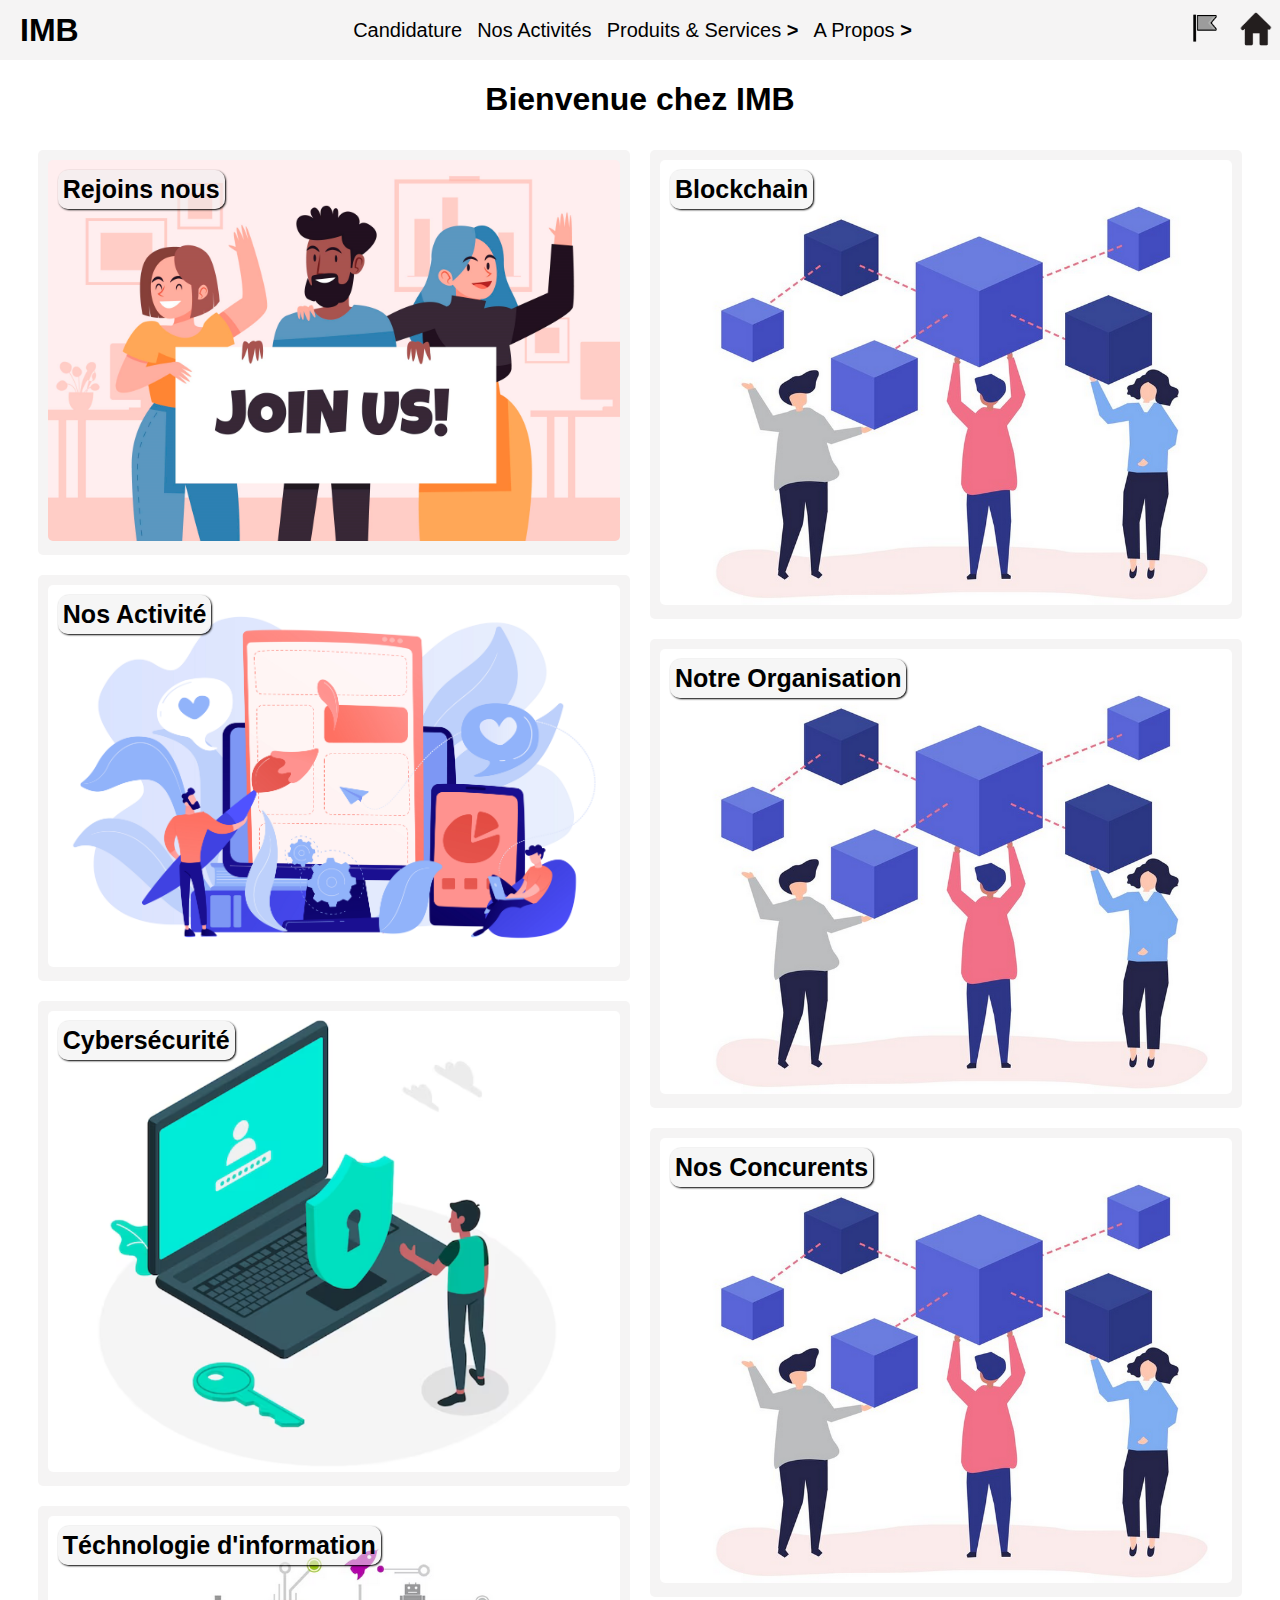
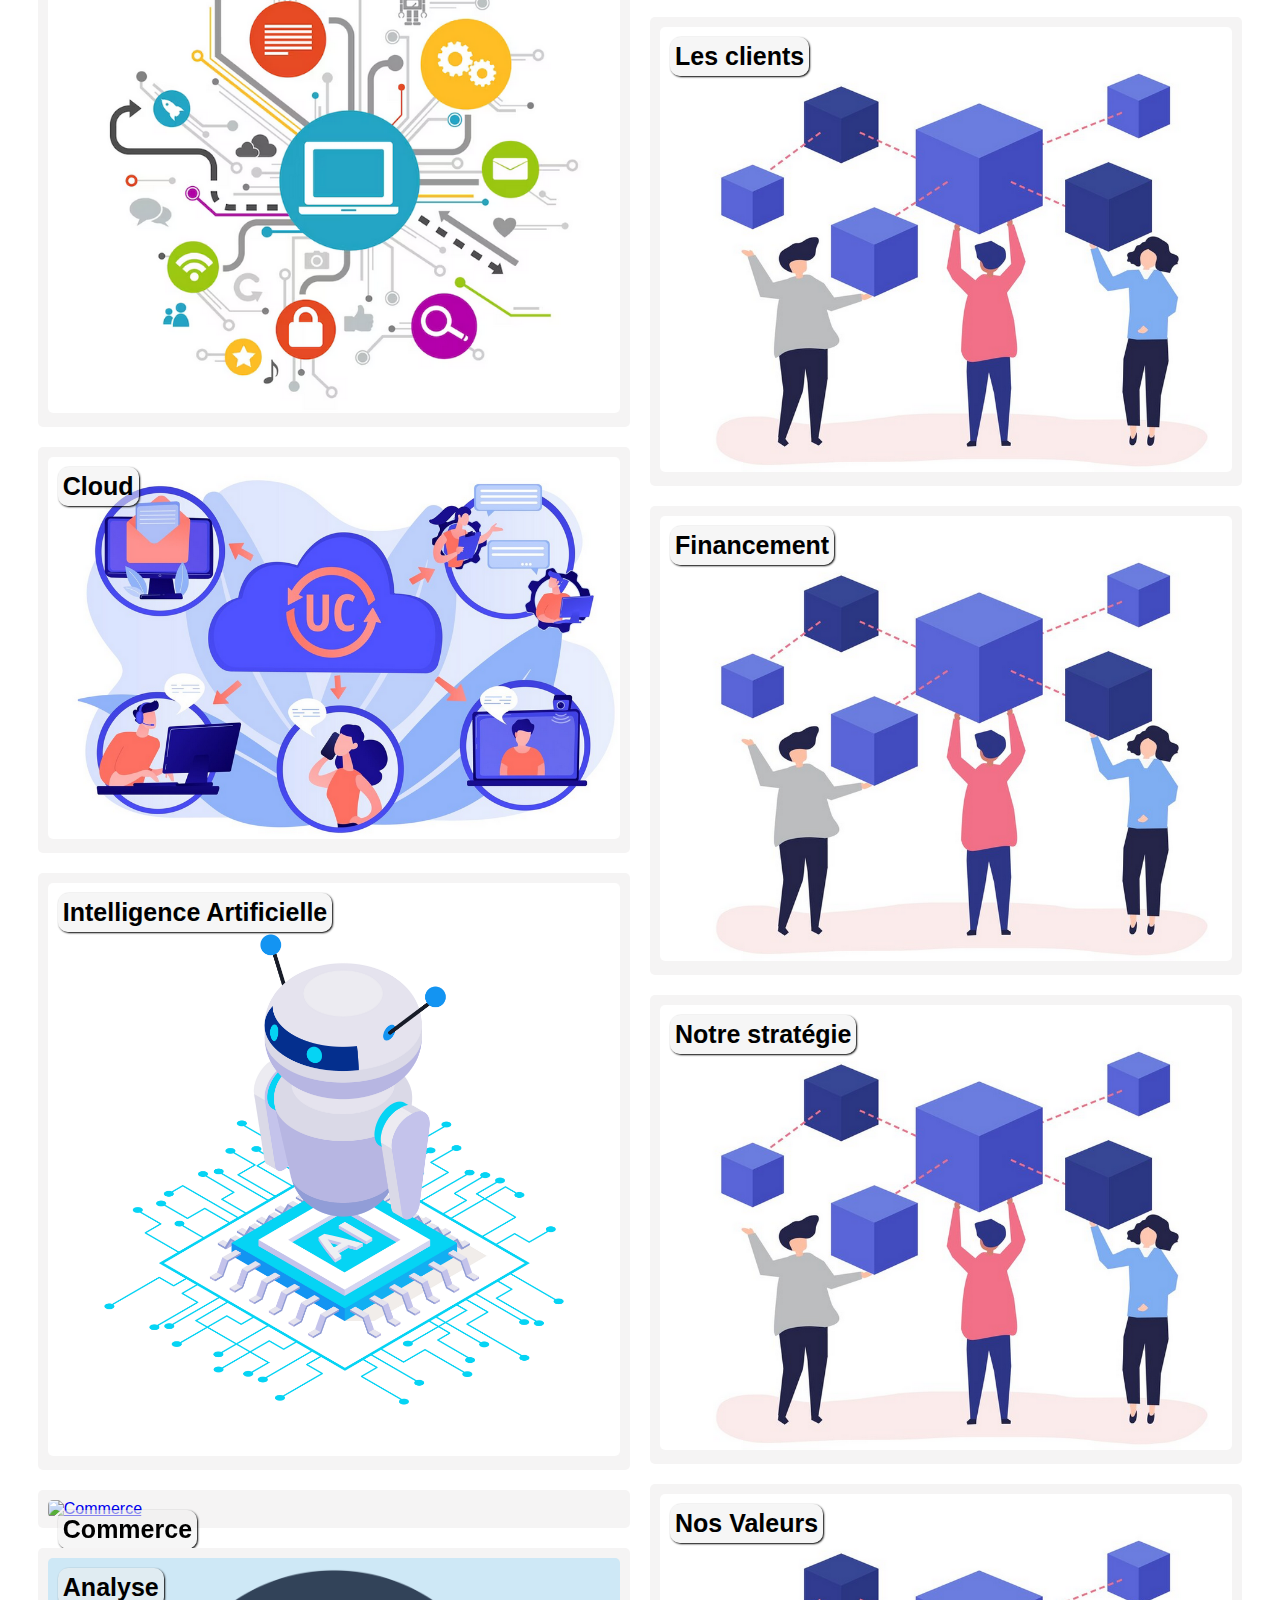
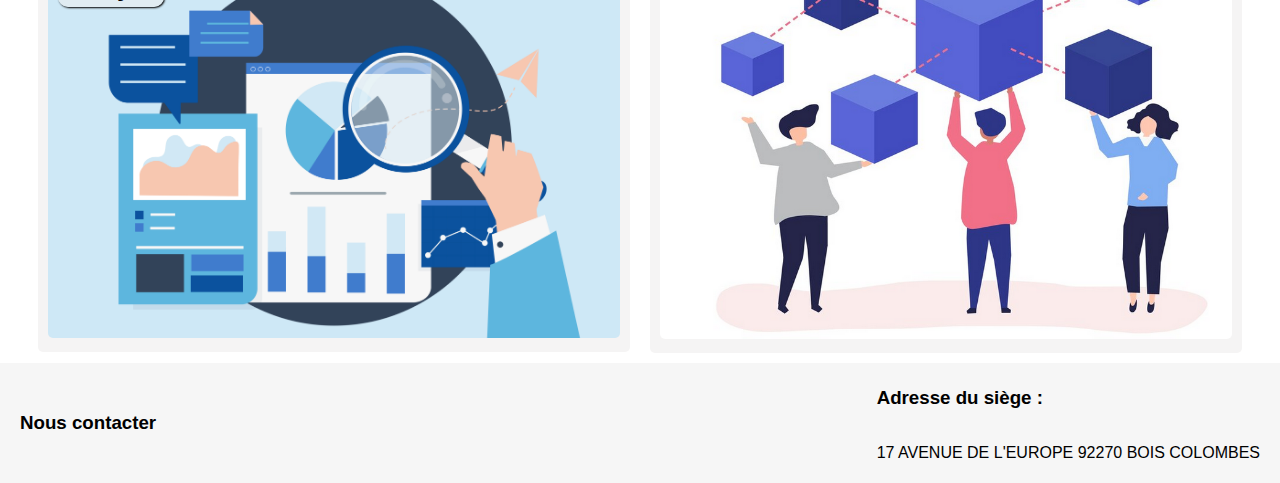
==== templates/index.html @ 13e24e21 "la on est bien" ====
<!DOCTYPE html>
<html lang="fr">
    <head>
        <title>IMB pour les 3èmes</title>
        <meta charset="utf-8">
        <link rel="stylesheet" href="../general_styles/hubPage.css">
        <link  type="image/webp" rel="icon" href="../Images/Hub/bee.webp">

    </head>
    <body>
        <header>
            <a href="" class="open-btn"><img src="../../Images/Navigation/open-btn.webp" alt="Open"></a> <!-- burger logo -->
            <!-- IMB is used here to respect the copyright -->
            <a href="index.html" class="imb_button"><h1>IMB</h1></a>
            <nav>
                <a href="" class="close-btn"><img src="../Images/Navigation/close-btn.webp" alt="Close"></a> <!-- burger close logo -->
                <ul>
                    <li class="underline"><a href="candidature.html">Candidature</a></li>
                    <li class="underline">
                        <a href="activity.html">Nos Activités</a>

                    </li>
                    <li>
                        <a href="produit.html">Produits & Services</a>
                        <span>></span>
                        <div class="deroulant">
                            <ul>
                                <li class="underline"><a href="produit.html#cloud">Cloud</a></li>
                                <li class="underline"><a href="produit.html#cybersecurite">Cybérsécurité</a></li>
                                <li class="underline"><a href="produit.html#analysedonnee">Analyse de Donnée</a></li>
                                <li class="underline"><a href="produit.html#ia">Inteligence Artificielle</a></li>
                                <li class="underline"><a href="produit.html#blockchain">BlockChain</a></li>
                                <li class="underline"><a href="produit.html#e-commerce">Commerce Eléctronique</a></li>
                                <li class="underline"><a href="produit.html#it">Infrastructure It</a></li>
                            </ul>
                        </div>
                    </li>
                    <li>
                        <a href="a_propos.html">A Propos</a>
                        <span>></span>
                        <div class="deroulant tropGrand">
                            <ul>
                                <li class="underline"><a href="a_propos.html#organisation">Organisation</a></li>
                                <li class="underline"><a href="a_propos.html#concurents">Concurents</a></li>
                                <li class="underline"><a href="a_propos.html#clients">Clients</a></li>
                                <li class="underline"><a href="a_propos.html#financement">Financement</a></li>
                                <li class="underline"><a href="a_propos.html#strategie">Stratégie</a></li>
                                <li class="underline"><a href="a_propos.html#valeurs">Nos Valeurs</a></li>
                            </ul>
                        </div>
                    </li>
                </ul>
                <script src="../scripts/burger.js"></script>
            </nav>
            <div class="n2">
                <img src="../Images/Navigation/flag.webp" alt="petit-drapeau">
                <div class="deroulant drapeau">
                    <ul>
                        <li class="underline open"><a href="index.html">Français</a></li>
                        <li class="underline"><a href="index.html">Anglais</a></li>
                        <li class="underline"><a href="index.html">Espagnol</a></li>
                    </ul>
                </div>
            </div>
            <a href="index.html" class="n1"><img src="../Images/Navigation/home.webp" alt="home" class="right"></a>
        </header>
        <h1 class="title">Bienvenue chez IMB</h1>
        <main>
            <section class="HubBox">
                <a href="./candidature.html"><img src="../Images/Hub/JoinUsHub.webp" alt="join_us" loading="lazy"></a>
                <h2>Rejoins nous</h2>
                <p>Rejoins nous en cliquant sur l'image, je suis sur que tu vas adorer !<a href="./candidature.html"><i class="fa-solid fa-arrow-right"></i></a></p>
            </section>
            <section class="HubBox">
                <a href="./activity.html"><img src="../Images/Activity/Nos_Activite.webp" alt="Activity" loading="lazy"></a>
                <h2>Nos Activité</h2>
                <p>Clique pour en apprendre d'avantage sur les activité de notre entreprise !<a href="./candidature.html"><i class="fa-solid fa-arrow-right"></i></a></p>
            </section>
            <section class="HubBox">
                <a href="./produit.html#cybersecurite"><img src="../Images/Activity/Cybersecurity_1.webp" alt="Cybérsécurité" loading="lazy"></a>
                <h2>Cybersécurité</h2>
                <p>Notre branche de cybersécurité est découpé en 3: Cyber Threat Management, Cyber Trust, Cyber Strategy and Risk. <br>
                    Si tu veux en savoir plus clique !<a href="./produit.html#cybersecurite"><i class="fa-solid fa-arrow-right"></i></a></p>
            </section>
            <section class="HubBox">
                <a href="./produit.html#it"><img src="../Images/Activity/iT.webp" alt="IT" loading="lazy"></a>
                <h2>Téchnologie d'information</h2>
                <p>Découvre en plus sur notre infrastructure de technologie d'information qui comporte plus de 318 applications<a href="./produit.html#it"><i class="fa-solid fa-arrow-right"></i></a></p>
            </section>
            <section class="HubBox">
                <a href="./produit.html#cloud"><img src="../Images/Activity/cloud_network.webp" alt=" Cloud" loading="lazy"></a>
                <h2>Cloud</h2>
                <p>Nos services de cloud est basé sur des piler indestructible si tu veux découvrir quel sont ces piler tu n'a qu'a cliquer ici !<a href="./produit.html#cloud"><i class="fa-solid fa-arrow-right"></i></a></p>
            </section>
            <section class="HubBox">
                <a href="./produit.html#ia"><img src="../Images/Activity/ibm-ia.webp" alt="IA" loading="lazy"></a>
                <h2>Intelligence Artificielle</h2>
                <p>La majorité de nos services sont basé ou améliorer grâce à de l'intelligence artificielle !<a href="./produit.html#ia"><i class="fa-solid fa-arrow-right"></i></a></p>
            </section>
            <section class="HubBox">
                <a href="./produit.html#e-commerce"><img src="../Images/Activity/e_Commerce.webp" alt="Commerce" loading="lazy"></a>
                <h2>Commerce</h2>
                <p>Nous possédons également un service axé sur le commerce numérique, si tu veux savoir en quoi elle conciste clique ici !<a href="./produit.html#e-commerce"><i class="fa-solid fa-arrow-right"></i></a></p>
            </section>
            <section class="HubBox">
                <a href="./produit.html#analysedonnee"><img src="../Images/Activity/data_anal.webp" alt="Analyse" loading="lazy"></a>
                <h2>Analyse</h2>
                <p>Nos service d'analyse nous sont très utile pour améliorer la productivité, clique pour voir !<a href="./produit.html#analysedonnee"><i class="fa-solid fa-arrow-right"></i></a></p>
            </section>
            <section class="HubBox">
                <a href="./produit.html#blockchain"><img src="../Images/Activity/blockchain.webp" alt="BlockChain" loading="lazy"></a>
                <h2>Blockchain</h2>
                <p>Nous proposer un service permettant une meilleurs réussite de votre entreprise sur le nouveau marché de la blockchain, clique pour decouvrir cette branche<a href="./produit.html#blockchain"><i class="fa-solid fa-arrow-right"></i></a></p>
            </section>

            <section class="HubBox">
                <a href="./a_propos.html#organisation"><img src="../Images/Activity/blockchain.webp" alt="BlockChain" loading="lazy"></a>
                <h2>Notre Organisation</h2>
                <p>Nous proposer un service permettant une meilleurs réussite de votre entreprise sur le nouveau marché de la blockchain, clique pour decouvrir cette branche<a href="./produit.html#blockchain"><i class="fa-solid fa-arrow-right"></i></a></p>
            </section>
            <section class="HubBox">
                <a href="./a_propos.html#concurents"><img src="../Images/Activity/blockchain.webp" alt="BlockChain" loading="lazy"></a>
                <h2>Nos Concurents</h2>
                <p>Nous proposer un service permettant une meilleurs réussite de votre entreprise sur le nouveau marché de la blockchain, clique pour decouvrir cette branche<a href="./produit.html#blockchain"><i class="fa-solid fa-arrow-right"></i></a></p>
            </section>
            <section class="HubBox">
                <a href="./a_propos.html#clients"><img src="../Images/Activity/blockchain.webp" alt="BlockChain" loading="lazy"></a>
                <h2>Les clients</h2>
                <p>Nous proposer un service permettant une meilleurs réussite de votre entreprise sur le nouveau marché de la blockchain, clique pour decouvrir cette branche<a href="./produit.html#blockchain"><i class="fa-solid fa-arrow-right"></i></a></p>
            </section>
            <section class="HubBox">
                <a href="./a_propos.html#Financement"><img src="../Images/Activity/blockchain.webp" alt="BlockChain" loading="lazy"></a>
                <h2>Financement</h2>
                <p>Nous proposer un service permettant une meilleurs réussite de votre entreprise sur le nouveau marché de la blockchain, clique pour decouvrir cette branche<a href="./produit.html#blockchain"><i class="fa-solid fa-arrow-right"></i></a></p>
            </section>
            <section class="HubBox">
                <a href="./a_propos.html#strategie"><img src="../Images/Activity/blockchain.webp" alt="BlockChain" loading="lazy"></a>
                <h2>Notre stratégie</h2>
                <p>Nous proposer un service permettant une meilleurs réussite de votre entreprise sur le nouveau marché de la blockchain, clique pour decouvrir cette branche<a href="./produit.html#blockchain"><i class="fa-solid fa-arrow-right"></i></a></p>
            </section>
            <section class="HubBox">
                <a href="./a_propos.html#Valeurs"><img src="../Images/Activity/blockchain.webp" alt="BlockChain" loading="lazy"></a>
                <h2>Nos Valeurs</h2>
                <p>Nous proposer un service permettant une meilleurs réussite de votre entreprise sur le nouveau marché de la blockchain, clique pour decouvrir cette branche<a href="./produit.html#blockchain"><i class="fa-solid fa-arrow-right"></i></a></p>
            </section>
        </main>
        <footer>
            <h3>Nous contacter</h3>
            <div>
                <h3>Adresse du siège :</h3>
                <p> 17 AVENUE DE L'EUROPE 92270 BOIS COLOMBES</p>
            </div>
        </footer>
        <script src="../scripts/spawn_page.js"></script>
    </body>
</html>
---- general_styles/hubPage.css ----
html, body {
  height: auto;
  min-height: 100vh;
}

body {
  margin: 0;
  font-family: Arial, serif;
  opacity: 0;
  transition: opacity 0.5s;
  background-color: white;
}

main {
  display: flex;
  flex-wrap: wrap;
  flex-direction: column;
  padding: 10px;
  max-height: 135vw;
  align-content: center;
  margin: auto;
  transition: 0.3s;
  box-sizing: border-box;
  gap: 20px;
  position: relative;
  z-index: 0;
}

section.HubBox {
  background-color: rgb(245, 244, 244);
  -webkit-backdrop-filter: blur(5px);
          backdrop-filter: blur(5px);
  padding: 10px;
  width: 31%;
  position: relative;
  box-sizing: border-box;
  border-radius: 5px;
}
section.HubBox img {
  /*make the image take all the box*/
  width: 100%;
  border-radius: 5px;
  transition: 0.3s;
}
section.HubBox img:hover {
  filter: brightness(0.8);
  transform: scale(101%);
}
section.HubBox h2 {
  position: absolute;
  background-color: rgba(238, 238, 238, 0.55);
  box-shadow: 1px 1px 2px;
  border-radius: 10px;
  padding: 5px;
  top: 20px;
  left: 20px;
  font-size: 25px;
  margin: 0;
  font-weight: bold;
}
section.HubBox p {
  position: absolute;
  bottom: 0;
  left: 0;
  margin: 0;
  width: 100%;
  box-sizing: border-box;
  min-height: 60px;
  padding: 12px;
  -webkit-backdrop-filter: blur(5px);
          backdrop-filter: blur(5px);
  background-color: rgba(238, 238, 238, 0.55);
  transform: scaleY(0);
  transition: 0.3s;
  transform-origin: bottom;
}
section.HubBox p i {
  color: #0F62FE;
  position: absolute;
  bottom: 7px;
  right: 10px;
  transition: 0.2s;
}
section.HubBox p i:hover {
  transform: scale(130%);
}
section.HubBox:hover p {
  transform: scaleY(100%);
}

@media screen and (max-width: 650px) {
  main {
    max-height: none;
  }
  section.HubBox {
    width: 95%;
  }
}
@media screen and (max-width: 1300px) and (min-width: 650px) {
  /*2 columns when the screen is medium*/
  main {
    max-height: 300vw;
  }
  section.HubBox {
    width: 47%;
  }
}
header {
  background-color: rgb(245, 244, 244);
  height: auto;
  width: 100%;
  box-sizing: border-box;
  padding: 5px 20px;
  display: flex;
  align-items: center;
  position: sticky;
  top: 0;
  left: 0;
  z-index: 1000;
  /*obliger de definir le li dans le header pour le drapeau cela evite les repetitions entre nav et header*/
}
header a {
  text-decoration: none;
  color: black;
}
header img, header > a {
  /*make the icon little and adjust to the header size*/
  width: 50px;
  height: 50px;
  transition: 0.3s;
}
header img:hover, header > a:hover {
  /*upScale it when over*/
  transform: scale(105%);
}
header .imb_button {
  text-decoration: none;
  color: black;
  margin: 0;
  display: flex;
  align-items: center;
}
header li {
  text-align: center;
  transition: 0.3s;
  cursor: pointer;
  position: relative;
  height: auto;
}
header div.deroulant {
  transform: scaleY(0);
  background: rgba(237, 237, 237, 0.7);
  -webkit-backdrop-filter: blur(10px);
          backdrop-filter: blur(10px);
  border: 2px solid black;
  border-radius: 5px;
  width: -moz-fit-content;
  width: fit-content;
  transform-origin: top;
  transition: 0.2s;
  position: absolute;
  top: 101%;
  left: 0;
  z-index: 1000;
}
header div.deroulant.tropGrand {
  left: -20px;
}
header div.deroulant.drapeau {
  left: -30px;
}
header div.deroulant li {
  margin: 10px 0 10px 0;
}
header div.deroulant ul {
  font-size: 20px;
  padding: 0;
  width: -moz-fit-content;
  width: fit-content;
  display: block;
  list-style: none;
  margin: 10px 5px 10px 5px;
}
header div.deroulant:hover {
  transform: scaleY(100%);
}
header .n1 {
  position: absolute;
  right: 0px;
}
header .n2 {
  position: absolute;
  right: 50px;
  cursor: pointer;
  width: 50px;
}
header .n2:hover div.deroulant {
  transform: scaleY(100%);
}

.title {
  text-align: center;
}

.open-btn, .close-btn {
  /*disable burger menu icon when the screen is wide*/
  display: none;
}

@media screen and (max-width: 650px) {
  /*make the burger nav when the screen is small*/
  header h1 {
    /*make the title not attach to the burger icon*/
    margin-left: 20px;
  }
  .open-btn, .close-btn {
    /*make the burger button visible*/
    display: block;
    float: left;
    margin: auto 0;
  }
  .close-btn {
    margin: 5px 20px;
  }
}
footer {
  background-color: rgba(238, 238, 238, 0.55);
  height: auto;
  padding: 5px 20px;
  display: flex;
  flex-direction: row;
  justify-content: space-between;
  align-items: center;
}
footer div {
  display: flex;
  flex-direction: column;
}

nav {
  /*nav for large screen*/
  /*center the nav*/
  margin: auto auto;
  padding: 0 100px 0 35px;
}
nav ul {
  list-style-type: none;
  padding: 0;
  /*make the link list look like somethings*/
  font-size: 20px;
  /*adjust with the width of the screen*/
  display: flex;
  flex-wrap: wrap;
  gap: 15px;
  margin: 0;
  justify-content: center;
}
nav li span {
  display: inline-block;
  font-weight: bold;
  transition: 0.2s;
}
nav li:hover div.deroulant {
  transform: scaleY(100%);
}
nav li:hover span {
  transform: rotate(90deg);
}

@media screen and (max-width: 650px) {
  nav {
    /*attach the nav on the total screen*/
    position: fixed;
    top: 0;
    left: 0;
    width: 100%;
    height: 100%;
    /*transition from the side of the screen*/
    transform: scaleX(0);
    opacity: 0;
    transition: 0.3s;
    transform-origin: left;
    background-color: rgb(224, 224, 224);
    z-index: 1000;
    padding: 0;
  }
  nav.open {
    opacity: 1;
    transform: scaleX(100%);
  }
  nav ul {
    /*make the link list adjust for the burger*/
    gap: 25px;
    font-size: 5vw;
    padding: 60px 0;
    width: auto;
    display: block;
  }
  nav ul li {
    margin: 15px 0 15px 0;
  }
  nav ul li div.deroulant {
    height: auto;
    transition: 0.2s;
    width: 90%;
    left: 5%;
    top: 101%;
    transform: scaleY(0);
    transform-origin: top;
    border-radius: 0;
    border: none;
    border-top: 3px #0F62FE solid;
    display: flex;
    justify-content: center;
  }
  nav ul li div.deroulant.tropGrand {
    left: 5%;
  }
  nav ul li:hover div {
    transform: scaleY(100%);
    transition: 0.2s;
  }
}
::-webkit-scrollbar {
  width: 8px;
}

::-webkit-scrollbar-track {
  background: rgb(34, 34, 34);
}

::-webkit-scrollbar-thumb {
  border-radius: 10px;
  background-color: rgba(123, 123, 123, 0.4);
}
::-webkit-scrollbar-thumb:hover {
  background: rgba(255, 255, 255, 0.3);
}
::-webkit-scrollbar-thumb:active {
  background: rgba(255, 255, 255, 0.5);
}

.underline::after {
  content: "";
  position: absolute;
  top: 101%;
  left: 5%;
  width: 90%;
  height: 2px;
  background-color: #0F62FE;
  opacity: 1;
  transform: scaleX(0);
  transform-origin: center;
  transition: 0.2s;
}
.underline.open::after {
  transform: scaleX(100%);
}
.underline:hover::after {
  transform: scaleX(100%);
}/*# sourceMappingURL=hubPage.css.map */
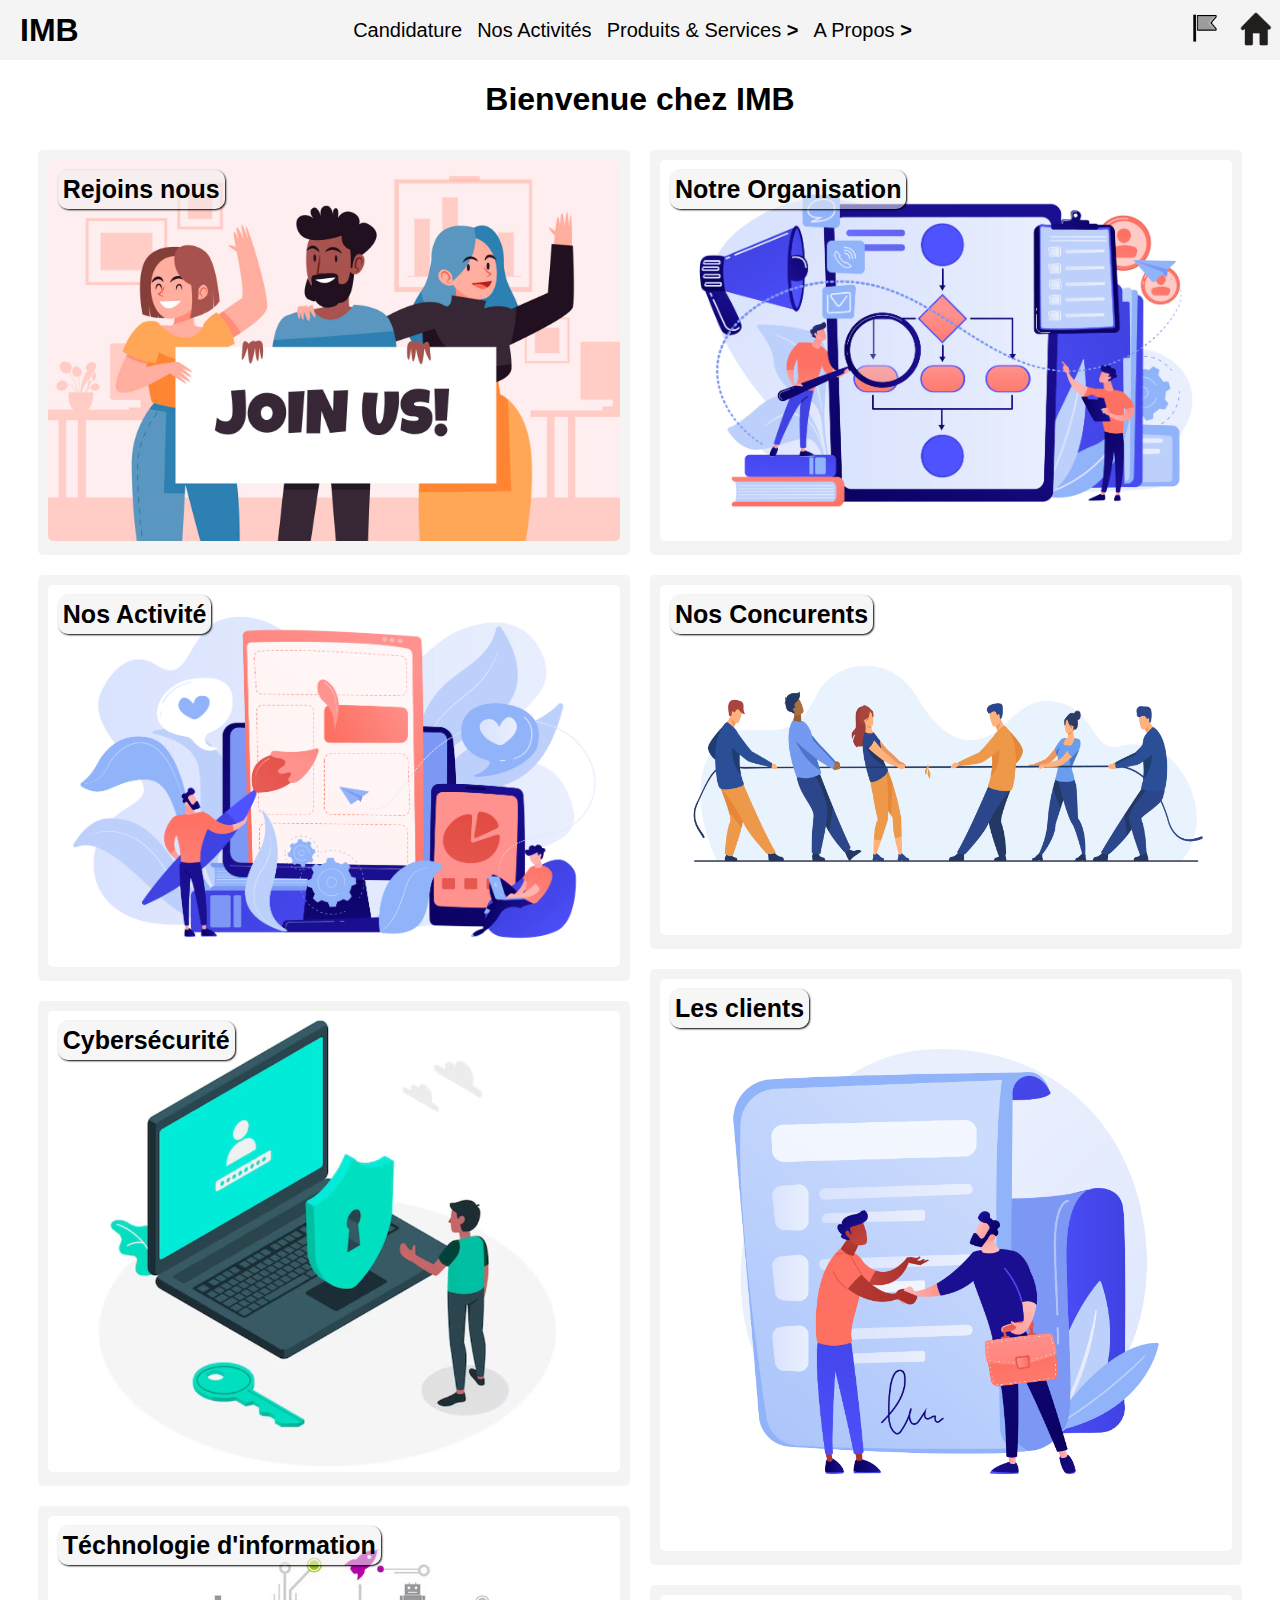
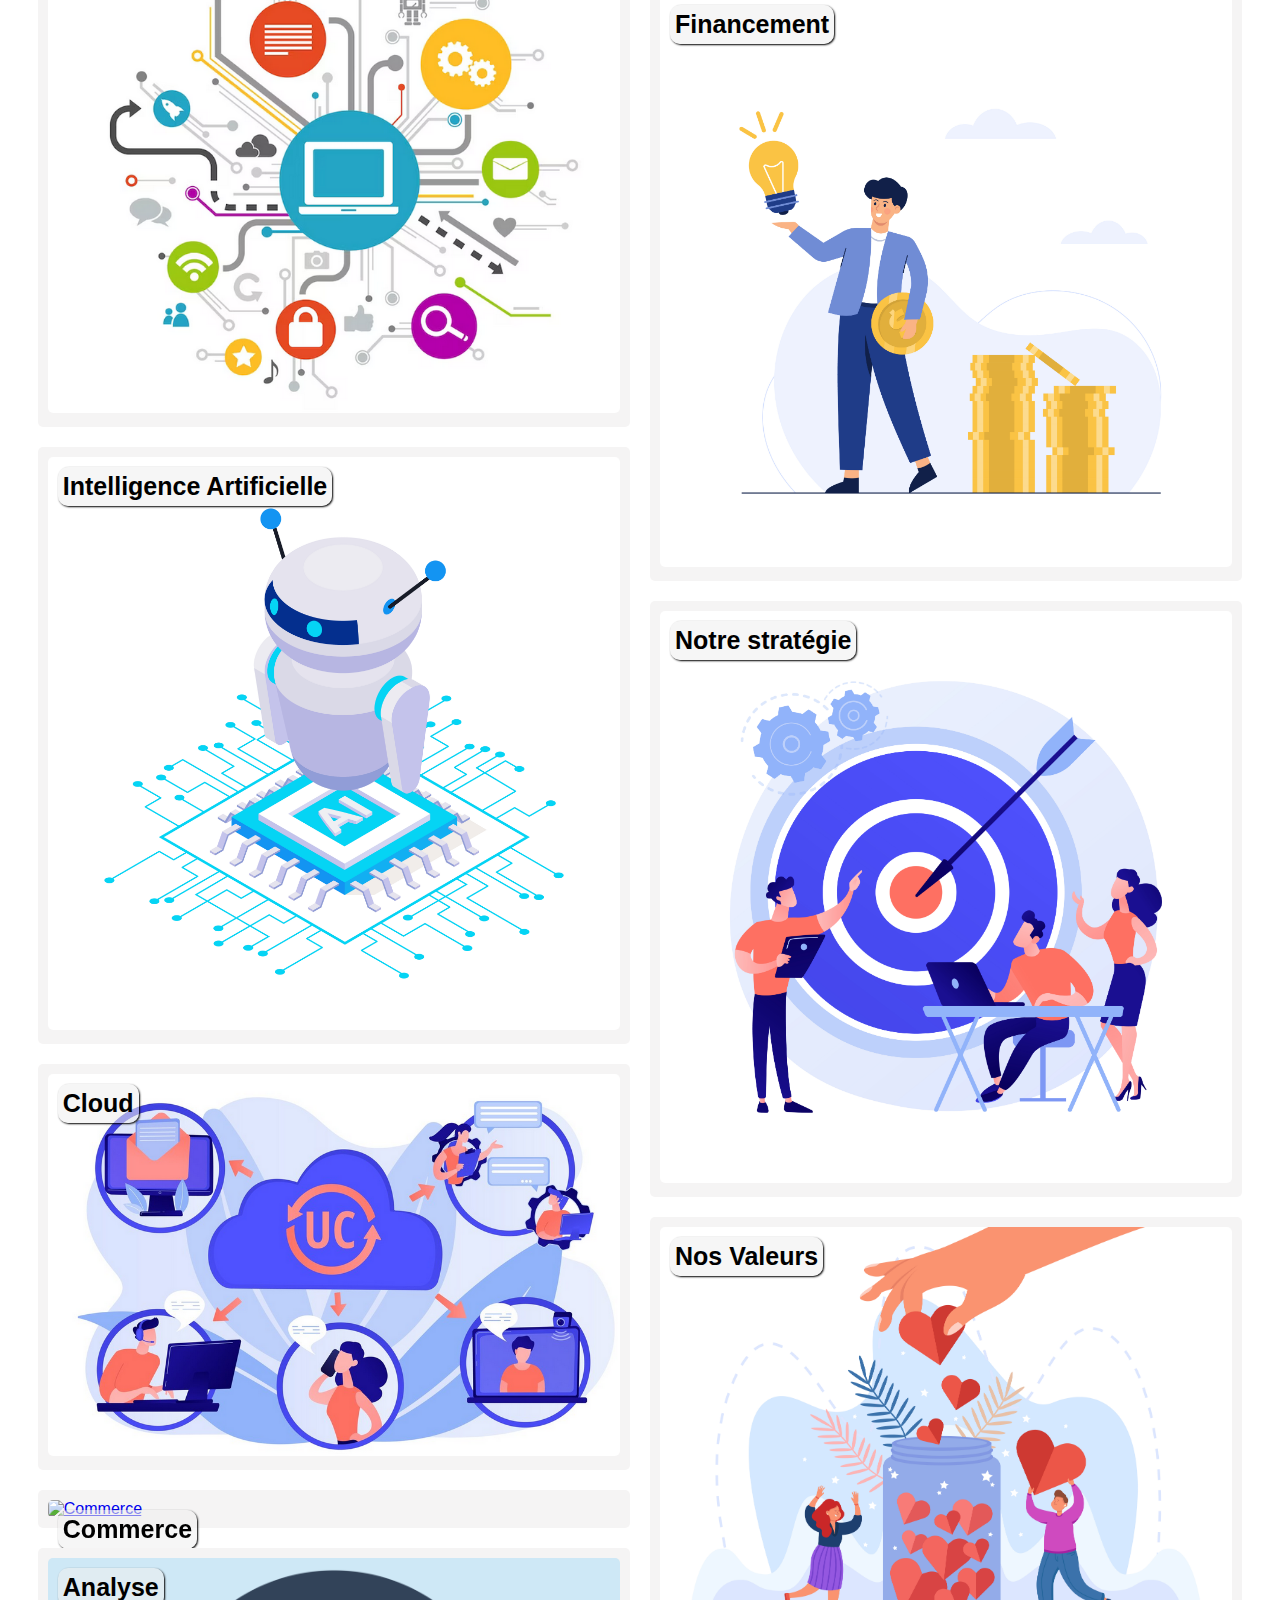
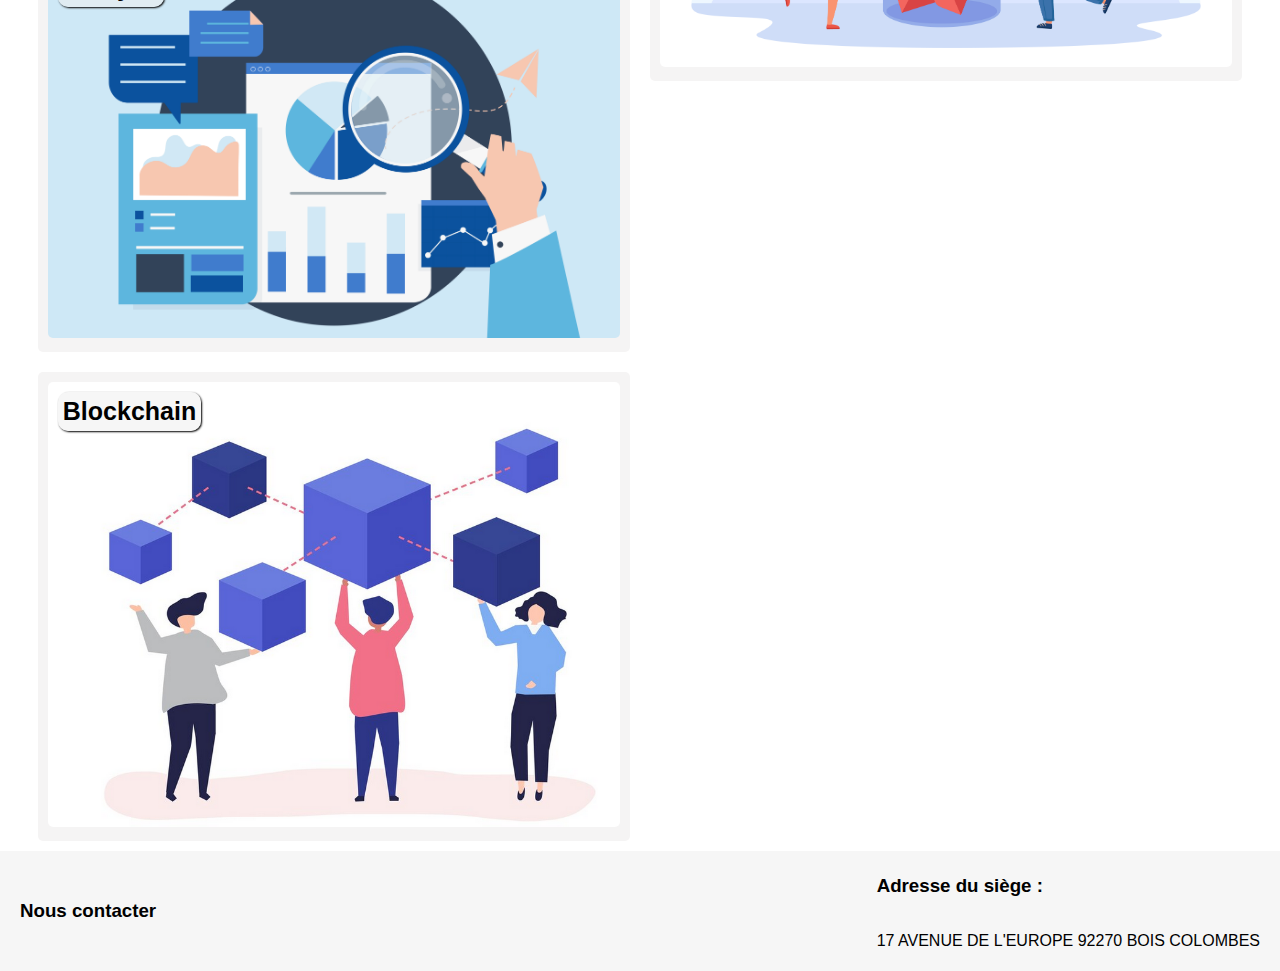
==== commit a58b4e6a: "Merge branch 'nolan' of https://github.com/Nagrom850/IBM_3-mes" ====
--- a/templates/index.html
+++ b/templates/index.html
@@ -88,14 +88,14 @@
                 <p>Découvre en plus sur notre infrastructure de technologie d'information qui comporte plus de 318 applications<a href="./produit.html#it"><i class="fa-solid fa-arrow-right"></i></a></p>
             </section>
             <section class="HubBox">
+                <a href="./produit.html#ia"><img src="../Images/Activity/ibm-ia.webp" alt="IA" loading="lazy"></a>
+                <h2>Intelligence Artificielle</h2>
+                <p>La majorité de nos services sont basé ou améliorer grâce à de l'intelligence artificielle !<a href="./produit.html#ia"><i class="fa-solid fa-arrow-right"></i></a></p>
+            </section>
+            <section class="HubBox">
                 <a href="./produit.html#cloud"><img src="../Images/Activity/cloud_network.webp" alt=" Cloud" loading="lazy"></a>
                 <h2>Cloud</h2>
                 <p>Nos services de cloud est basé sur des piler indestructible si tu veux découvrir quel sont ces piler tu n'a qu'a cliquer ici !<a href="./produit.html#cloud"><i class="fa-solid fa-arrow-right"></i></a></p>
-            </section>
-            <section class="HubBox">
-                <a href="./produit.html#ia"><img src="../Images/Activity/ibm-ia.webp" alt="IA" loading="lazy"></a>
-                <h2>Intelligence Artificielle</h2>
-                <p>La majorité de nos services sont basé ou améliorer grâce à de l'intelligence artificielle !<a href="./produit.html#ia"><i class="fa-solid fa-arrow-right"></i></a></p>
             </section>
             <section class="HubBox">
                 <a href="./produit.html#e-commerce"><img src="../Images/Activity/e_Commerce.webp" alt="Commerce" loading="lazy"></a>
@@ -110,38 +110,41 @@
             <section class="HubBox">
                 <a href="./produit.html#blockchain"><img src="../Images/Activity/blockchain.webp" alt="BlockChain" loading="lazy"></a>
                 <h2>Blockchain</h2>
-                <p>Nous proposer un service permettant une meilleurs réussite de votre entreprise sur le nouveau marché de la blockchain, clique pour decouvrir cette branche<a href="./produit.html#blockchain"><i class="fa-solid fa-arrow-right"></i></a></p>
+                <p>Nous proposons un service permettant une meilleurs réussite de votre entreprise sur le nouveau marché de la blockchain, clique pour decouvrir cette branche<a href="./produit.html#blockchain"><i class="fa-solid fa-arrow-right"></i></a></p>
             </section>
 
             <section class="HubBox">
-                <a href="./a_propos.html#organisation"><img src="../Images/Activity/blockchain.webp" alt="BlockChain" loading="lazy"></a>
+                <a href="./a_propos.html#organisation"><img src="../Images/Propos/OrgaHub.webp" alt="BlockChain" loading="lazy"></a>
                 <h2>Notre Organisation</h2>
-                <p>Nous proposer un service permettant une meilleurs réussite de votre entreprise sur le nouveau marché de la blockchain, clique pour decouvrir cette branche<a href="./produit.html#blockchain"><i class="fa-solid fa-arrow-right"></i></a></p>
+                <p>Nous fonctionnont avec une organisation bien précise et un hiérarchie bien défini de manière à éviter tout problème de communication<a href="./produit.html#blockchain"><i class="fa-solid fa-arrow-right"></i></a></p>
             </section>
             <section class="HubBox">
-                <a href="./a_propos.html#concurents"><img src="../Images/Activity/blockchain.webp" alt="BlockChain" loading="lazy"></a>
+                <a href="./a_propos.html#concurents"><img src="../Images/Propos/concurence.webp" alt="BlockChain" loading="lazy"></a>
                 <h2>Nos Concurents</h2>
-                <p>Nous proposer un service permettant une meilleurs réussite de votre entreprise sur le nouveau marché de la blockchain, clique pour decouvrir cette branche<a href="./produit.html#blockchain"><i class="fa-solid fa-arrow-right"></i></a></p>
+                <p>Etant une entreprise du numérique nous faisons face à de nombreux concurent, que ce soit un niveau national ou international, cliquer pour savoir pourquoi nous somme les meilleurs !<a href="./produit.html#blockchain"><i class="fa-solid fa-arrow-right"></i></a></p>
             </section>
             <section class="HubBox">
-                <a href="./a_propos.html#clients"><img src="../Images/Activity/blockchain.webp" alt="BlockChain" loading="lazy"></a>
+                <a href="./a_propos.html#clients"><img src="../Images/Propos/client.webp" alt="BlockChain" loading="lazy"></a>
                 <h2>Les clients</h2>
-                <p>Nous proposer un service permettant une meilleurs réussite de votre entreprise sur le nouveau marché de la blockchain, clique pour decouvrir cette branche<a href="./produit.html#blockchain"><i class="fa-solid fa-arrow-right"></i></a></p>
+                <p>Nous proposons un grand nombre de service pouvant convenir à des public en tout genre, suivez cette section pour decouvrir nos clients<a href="./produit.html#blockchain"><i class="fa-solid fa-arrow-right"></i></a></p>
             </section>
             <section class="HubBox">
-                <a href="./a_propos.html#Financement"><img src="../Images/Activity/blockchain.webp" alt="BlockChain" loading="lazy"></a>
+                <a href="./a_propos.html#Financement"><img src="../Images/Propos/financement.webp" alt="BlockChain" loading="lazy"></a>
                 <h2>Financement</h2>
-                <p>Nous proposer un service permettant une meilleurs réussite de votre entreprise sur le nouveau marché de la blockchain, clique pour decouvrir cette branche<a href="./produit.html#blockchain"><i class="fa-solid fa-arrow-right"></i></a></p>
+                <p>Etant une entreprise de niveau international nous avons besoin de grandes source de revenu, et pour cela nous pouvons 
+                    dire merci au grand nombre de domaine que nous touchons, cliquez pour découvrir nos méthodes de financements<a href="./produit.html#blockchain"><i class="fa-solid fa-arrow-right"></i></a></p>
             </section>
             <section class="HubBox">
-                <a href="./a_propos.html#strategie"><img src="../Images/Activity/blockchain.webp" alt="BlockChain" loading="lazy"></a>
+                <a href="./a_propos.html#strategie"><img src="../Images/Propos/strategie.webp" alt="BlockChain" loading="lazy"></a>
                 <h2>Notre stratégie</h2>
-                <p>Nous proposer un service permettant une meilleurs réussite de votre entreprise sur le nouveau marché de la blockchain, clique pour decouvrir cette branche<a href="./produit.html#blockchain"><i class="fa-solid fa-arrow-right"></i></a></p>
+                <p>Pour continuer à évoluer nous avons besoin d'une ligne directive et un stratégie pour avancer, si vous voulez connaitre cette ligne diréctive cliquez !<a href="./produit.html#blockchain"><i class="fa-solid fa-arrow-right"></i></a></p>
             </section>
             <section class="HubBox">
-                <a href="./a_propos.html#Valeurs"><img src="../Images/Activity/blockchain.webp" alt="BlockChain" loading="lazy"></a>
+                <a href="./a_propos.html#Valeurs"><img src="../Images/Propos/valeur.webp" alt="BlockChain" loading="lazy"></a>
                 <h2>Nos Valeurs</h2>
-                <p>Nous proposer un service permettant une meilleurs réussite de votre entreprise sur le nouveau marché de la blockchain, clique pour decouvrir cette branche<a href="./produit.html#blockchain"><i class="fa-solid fa-arrow-right"></i></a></p>
+                <p>Le domaine de l'informatique est un des domaine le plus touché par le sexiste et la disparité hommes/femmes, nous voulons reduire
+                    améliorer cette image de l'informatique et ce n'est pas nos seul valeur si vous voulez voir les autre valeurs populaire d'IMB suivez cette
+                    rubrique<a href="./produit.html#blockchain"><i class="fa-solid fa-arrow-right"></i></a></p>
             </section>
         </main>
         <footer>
--- a/general_styles/hubPage.css
+++ b/general_styles/hubPage.css
@@ -16,7 +16,7 @@
   flex-wrap: wrap;
   flex-direction: column;
   padding: 10px;
-  max-height: 135vw;
+  max-height: 145vw;
   align-content: center;
   margin: auto;
   transition: 0.3s;
@@ -99,7 +99,7 @@
 @media screen and (max-width: 1300px) and (min-width: 650px) {
   /*2 columns when the screen is medium*/
   main {
-    max-height: 300vw;
+    max-height: 310vw;
   }
   section.HubBox {
     width: 47%;
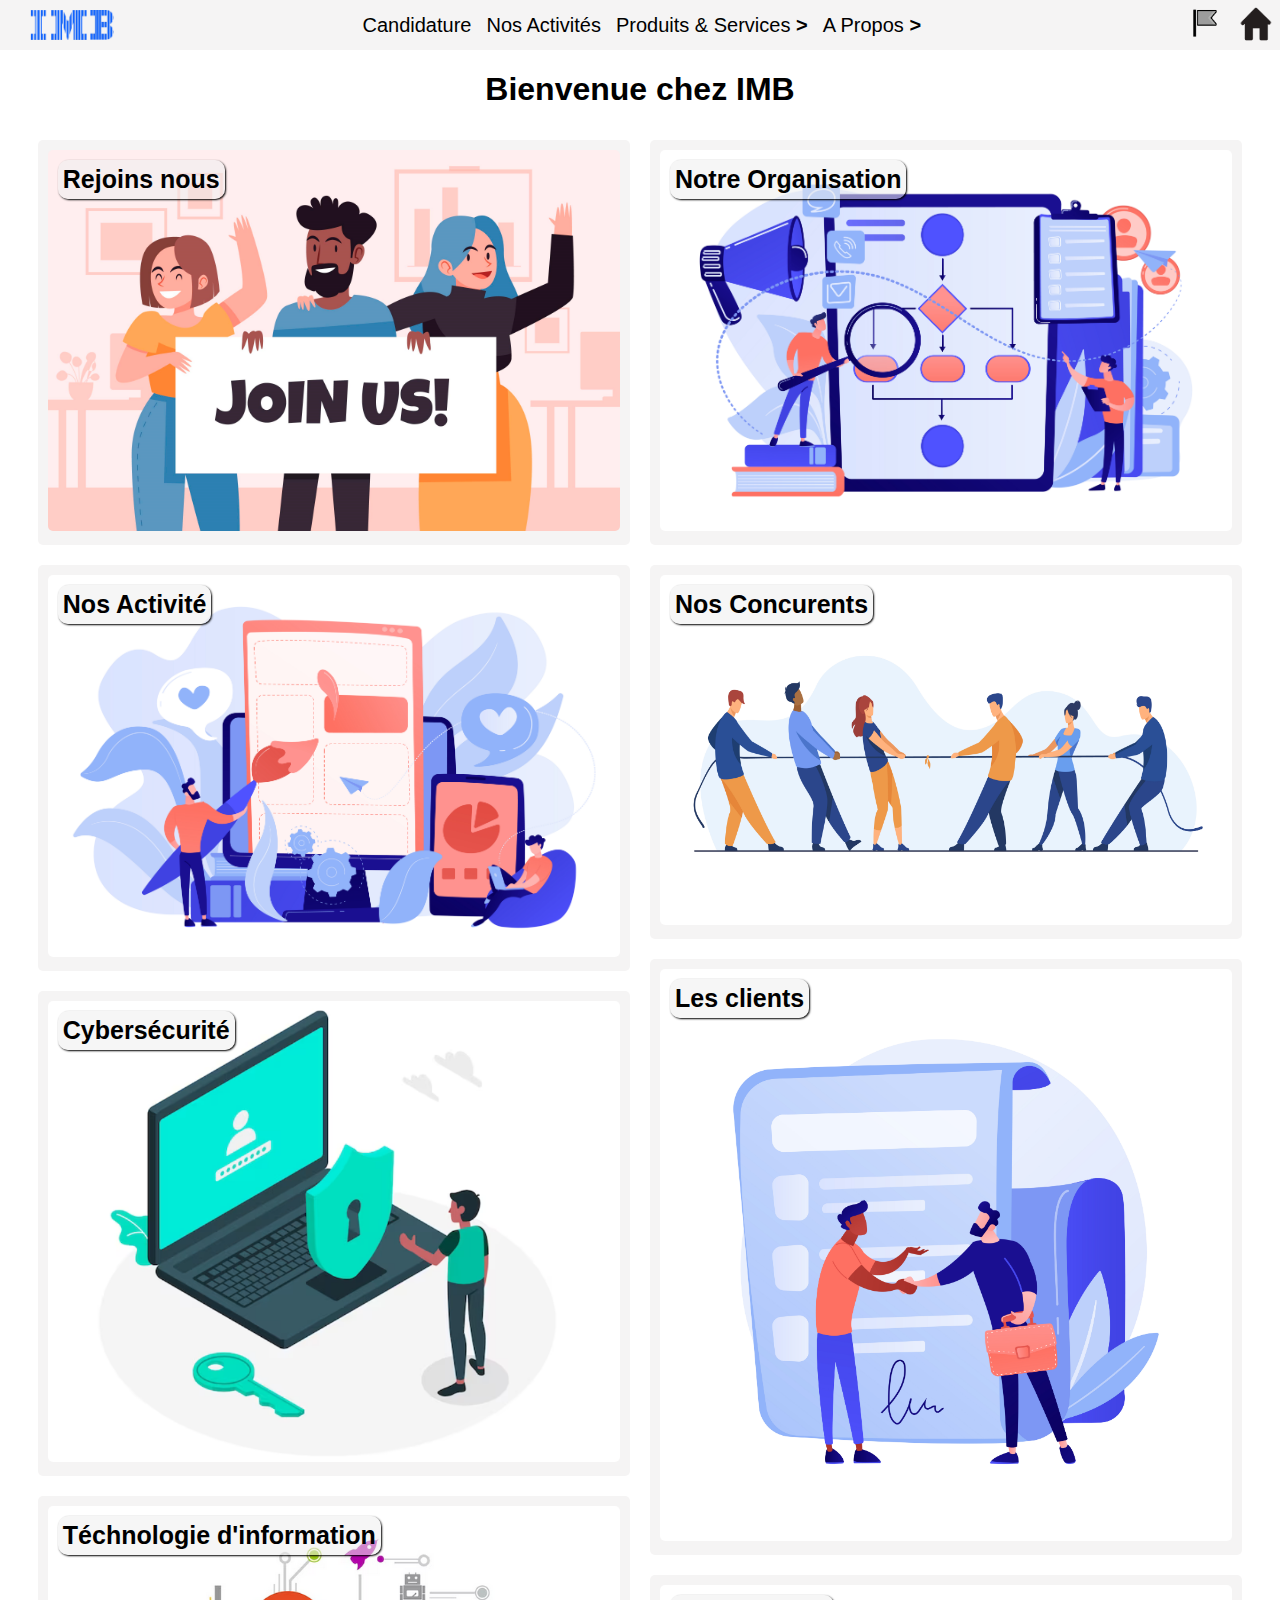
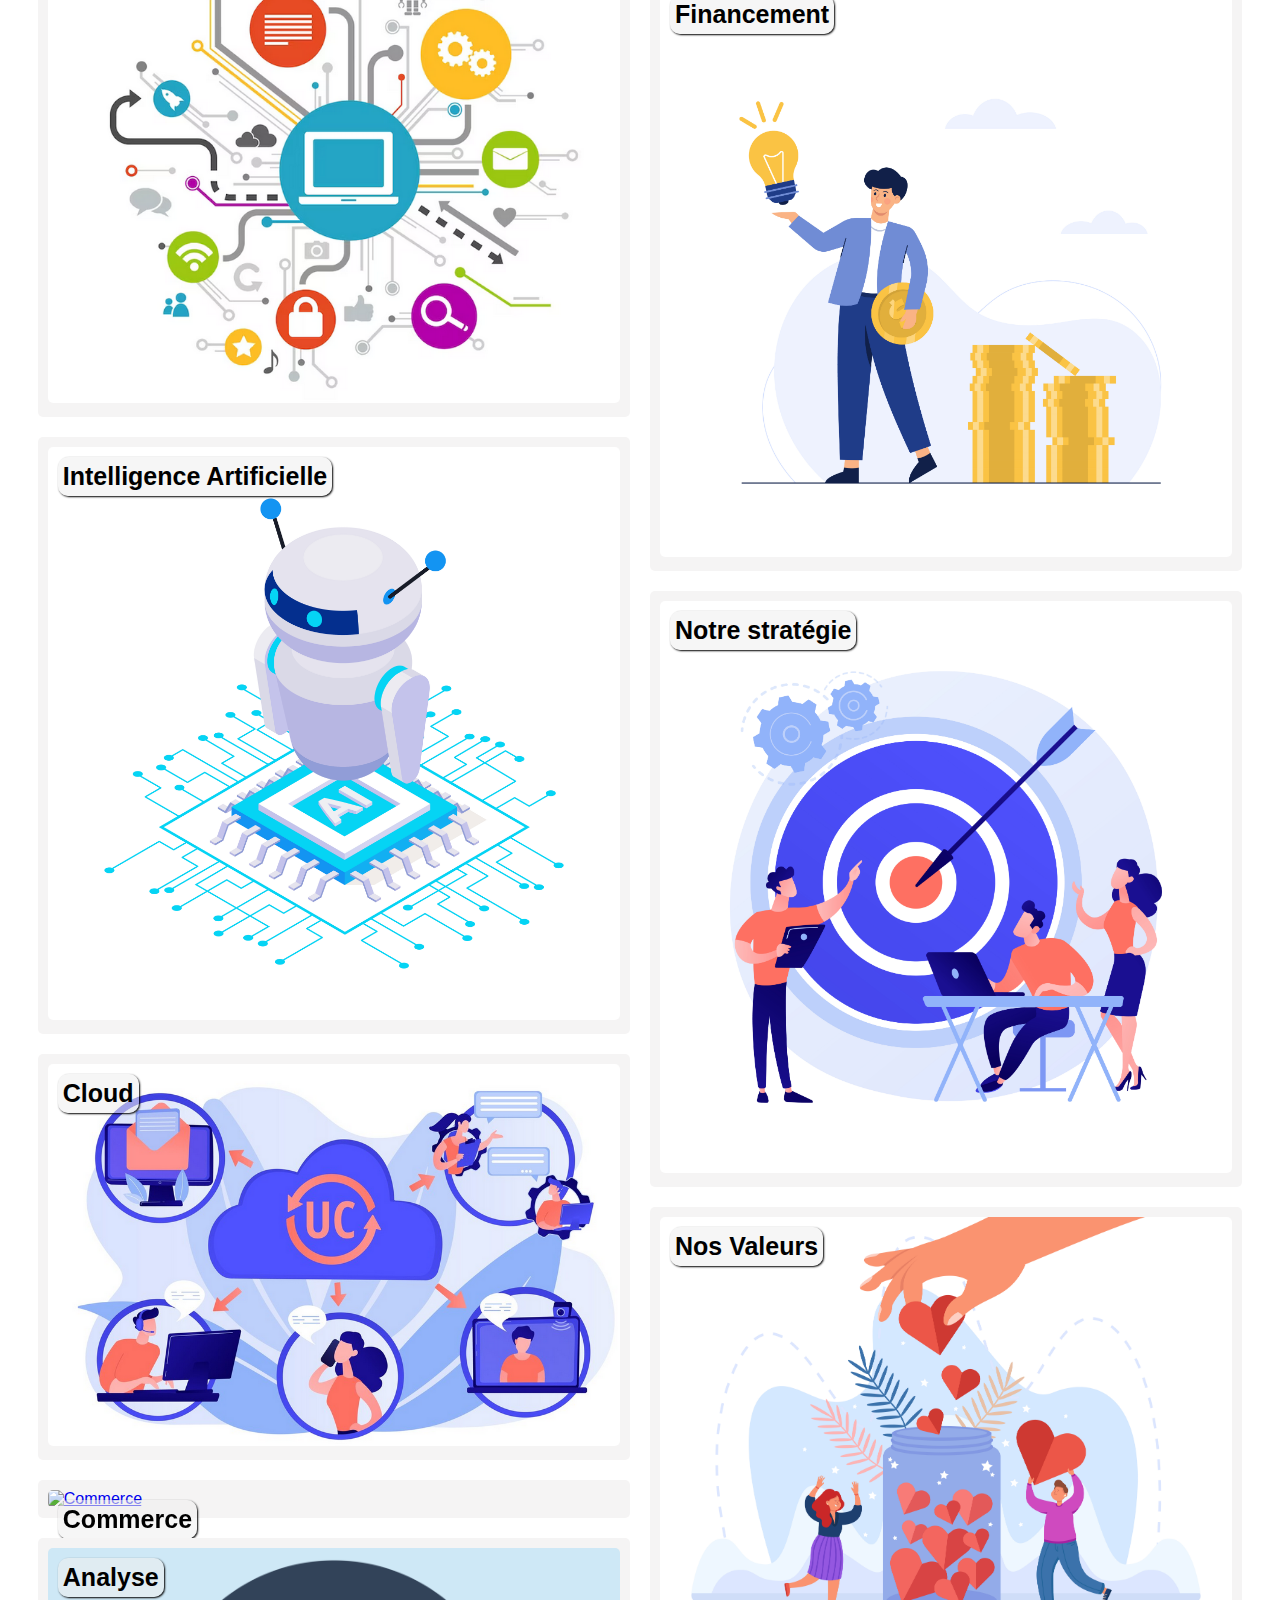
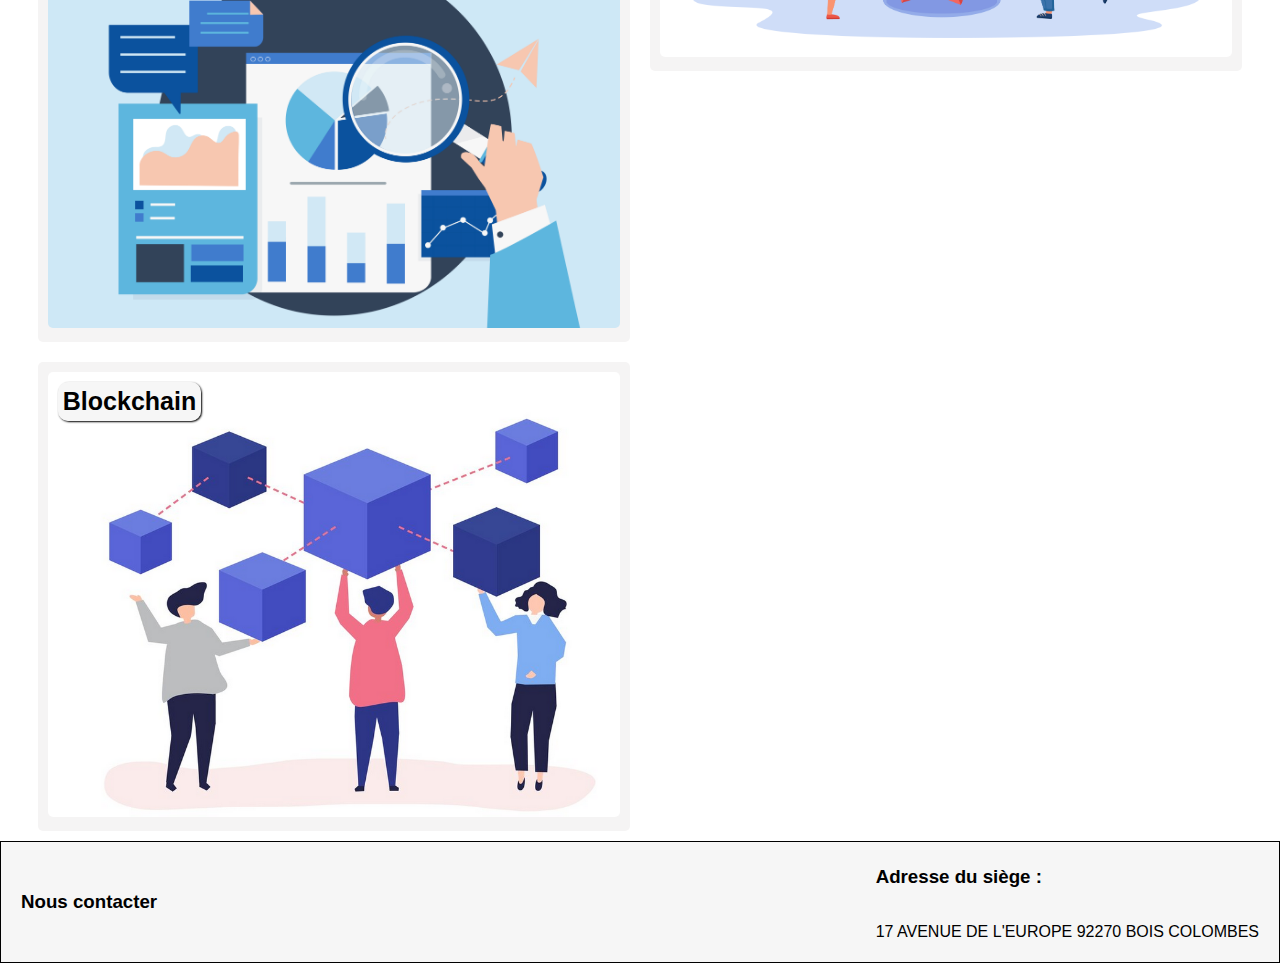
==== commit 0b2160ff: "coucou logo" ====
--- a/templates/index.html
+++ b/templates/index.html
@@ -1,17 +1,15 @@
 <!DOCTYPE html>
 <html lang="fr">
     <head>
-        <title>IMB pour les 3èmes</title>
+        <title>IMB : HUB</title>
         <meta charset="utf-8">
         <link rel="stylesheet" href="../general_styles/hubPage.css">
-        <link  type="image/webp" rel="icon" href="../Images/Hub/bee.webp">
-
+        <script src="https://kit.fontawesome.com/0d62478a85.js" crossorigin="anonymous"></script>
     </head>
     <body>
         <header>
             <a href="" class="open-btn"><img src="../../Images/Navigation/open-btn.webp" alt="Open"></a> <!-- burger logo -->
-            <!-- IMB is used here to respect the copyright -->
-            <a href="index.html" class="imb_button"><h1>IMB</h1></a>
+            <a class="logo" href="index.html" class="imb_button"><img class="logo" src="../../Images/Navigation/Logo.webp"></a>
             <nav>
                 <a href="" class="close-btn"><img src="../Images/Navigation/close-btn.webp" alt="Close"></a> <!-- burger close logo -->
                 <ul>
--- a/general_styles/hubPage.css
+++ b/general_styles/hubPage.css
@@ -133,11 +133,13 @@
   /*upScale it when over*/
   transform: scale(105%);
 }
-header .imb_button {
-  text-decoration: none;
-  color: black;
-  margin: 0;
-  display: flex;
+header img.logo, header > a.logo {
+  /*make the logo a little bigger*/
+  height: 30px;
+  width: auto;
+  margin: 5px;
+  display: flex;
+  justify-content: center;
   align-items: center;
 }
 header li {
@@ -209,7 +211,7 @@
 
 @media screen and (max-width: 650px) {
   /*make the burger nav when the screen is small*/
-  header h1 {
+  header a.logo {
     /*make the title not attach to the burger icon*/
     margin-left: 20px;
   }
@@ -225,6 +227,7 @@
 }
 footer {
   background-color: rgba(238, 238, 238, 0.55);
+  border: solid 1px black;
   height: auto;
   padding: 5px 20px;
   display: flex;
@@ -241,7 +244,7 @@
   /*nav for large screen*/
   /*center the nav*/
   margin: auto auto;
-  padding: 0 100px 0 35px;
+  padding: 0 100px 0 0;
 }
 nav ul {
   list-style-type: none;
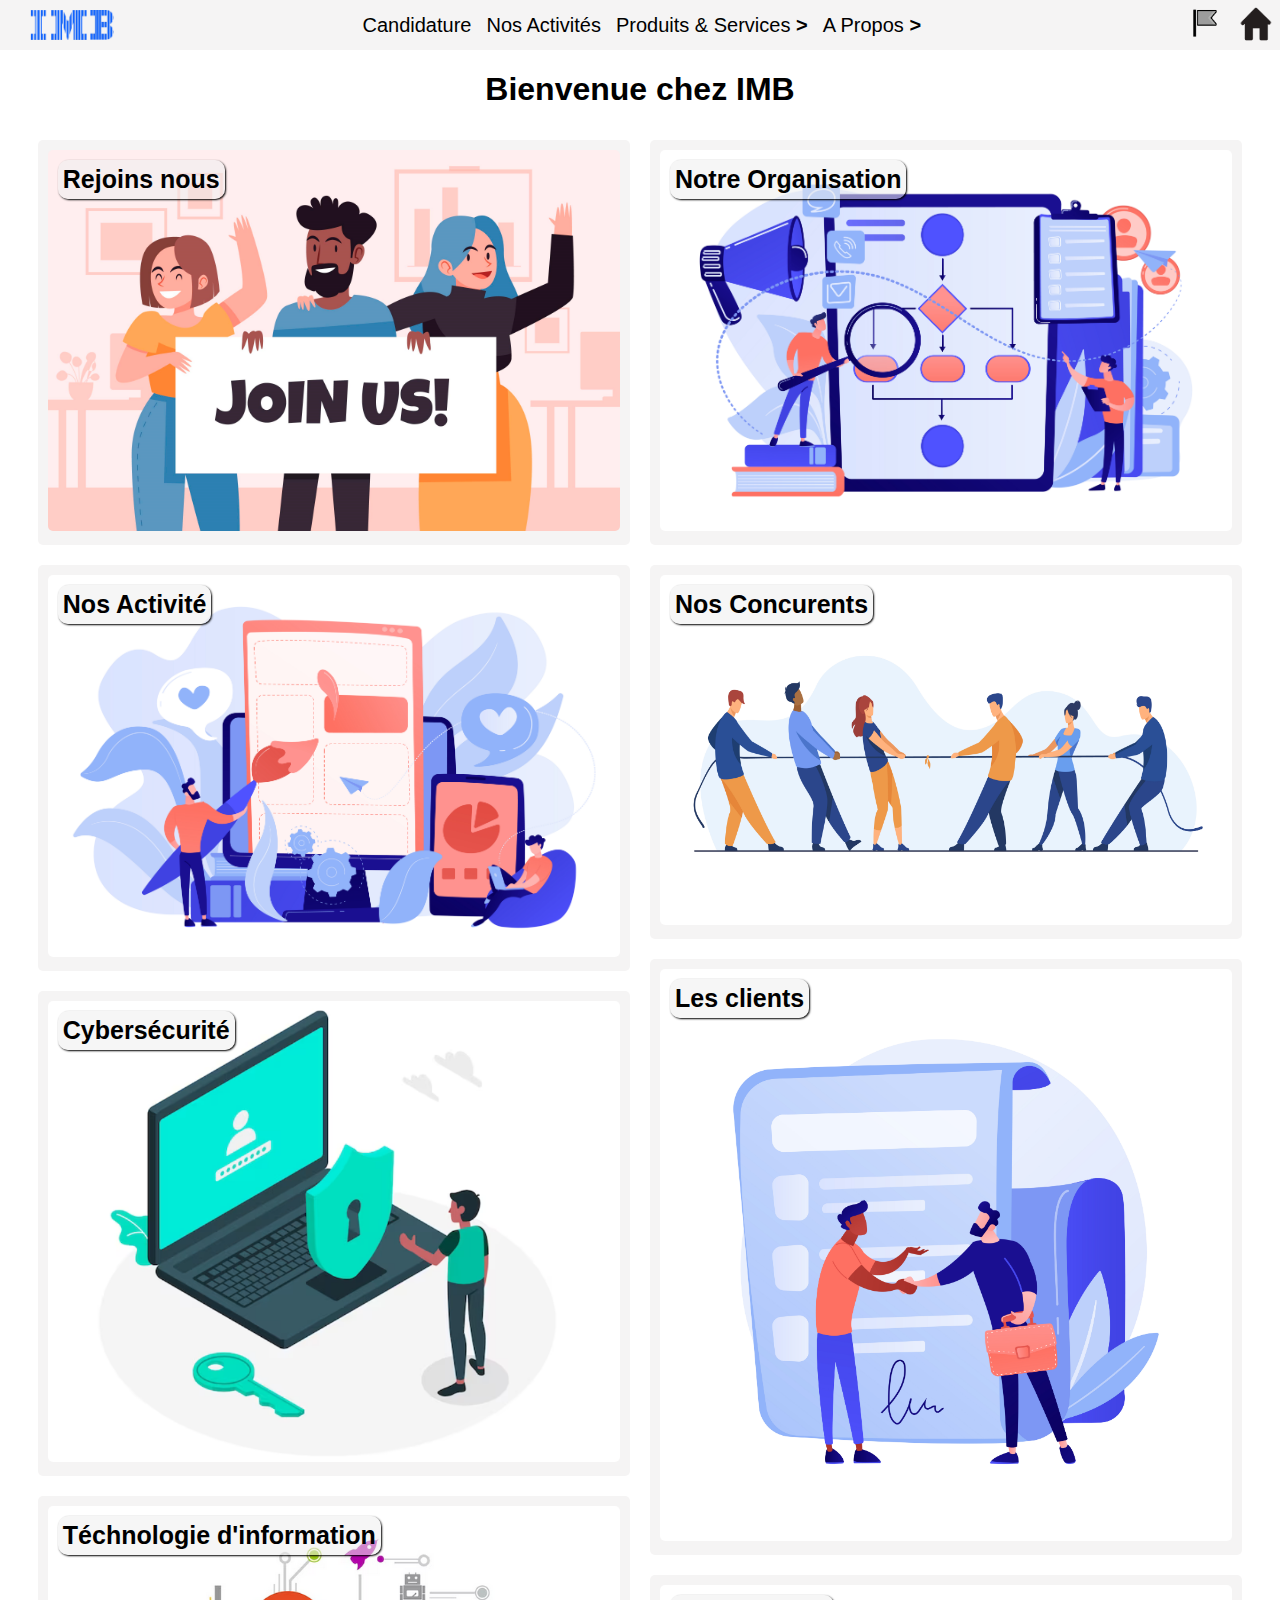
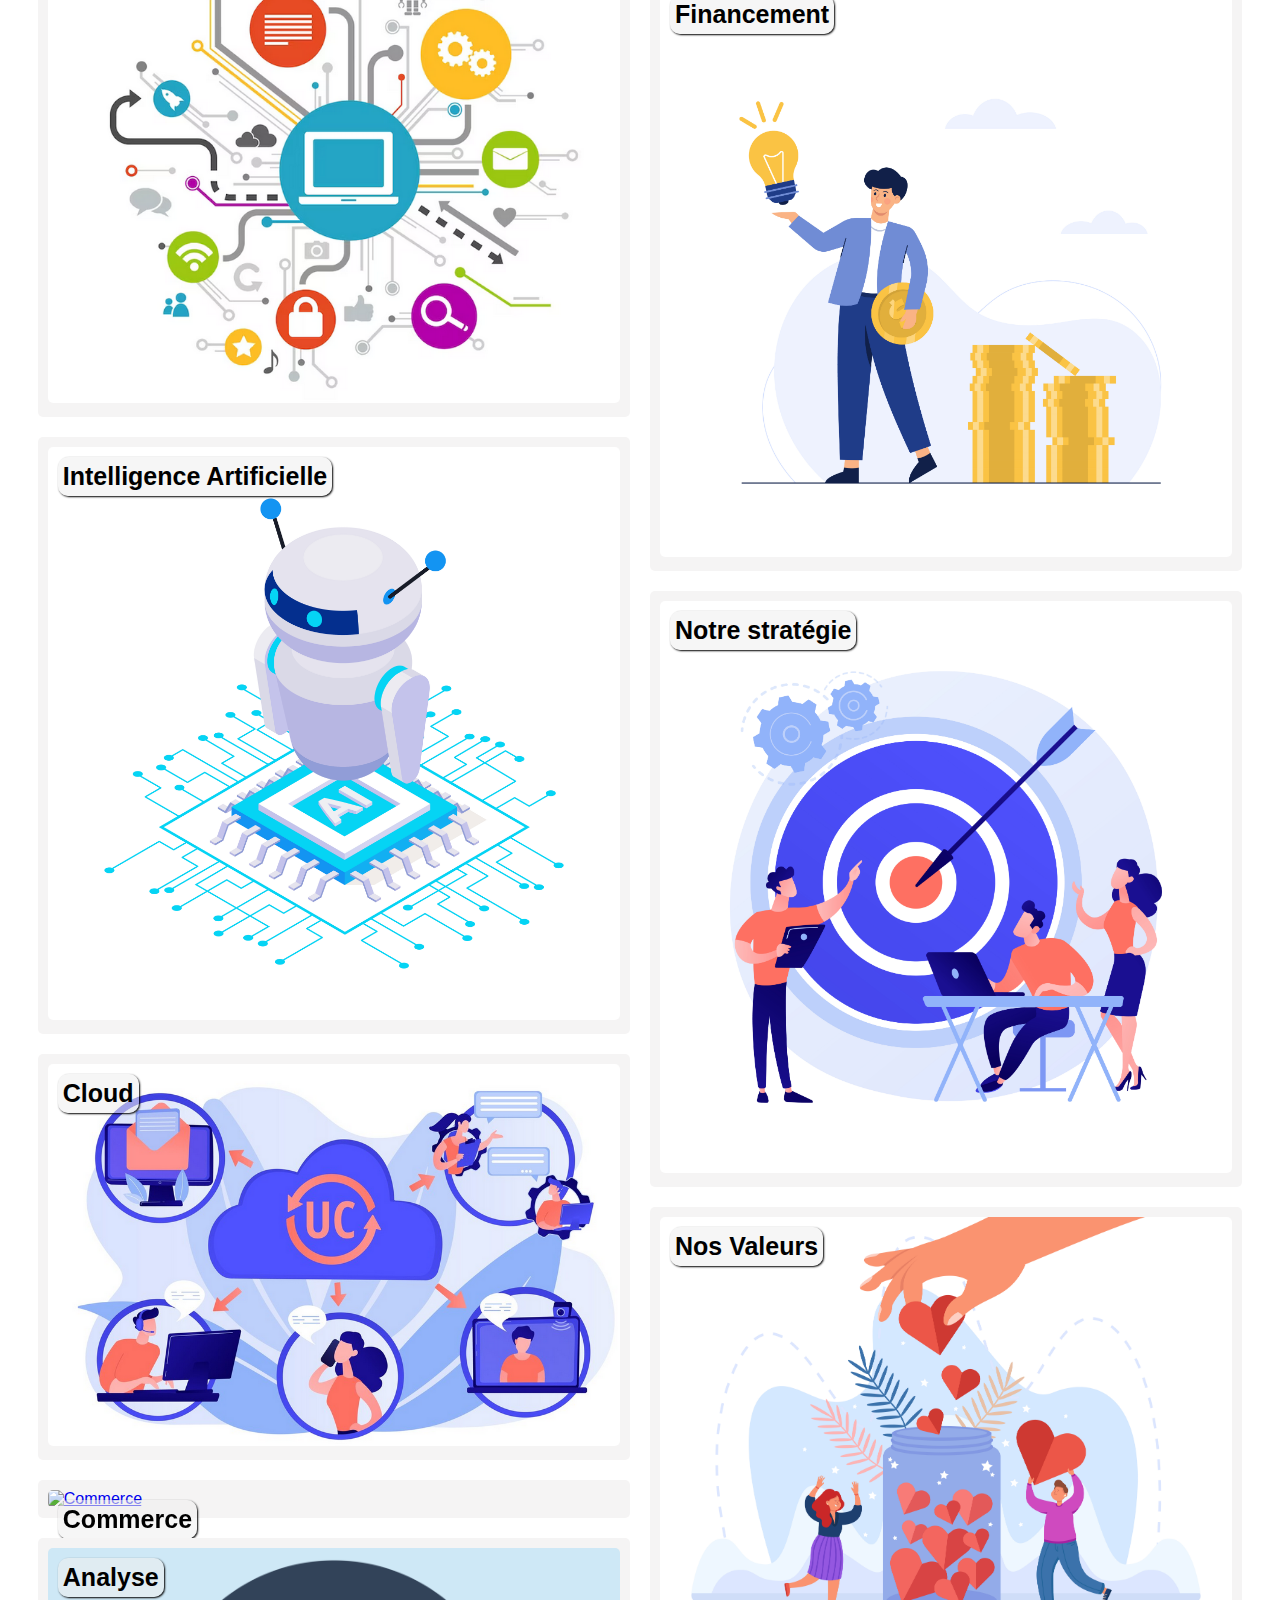
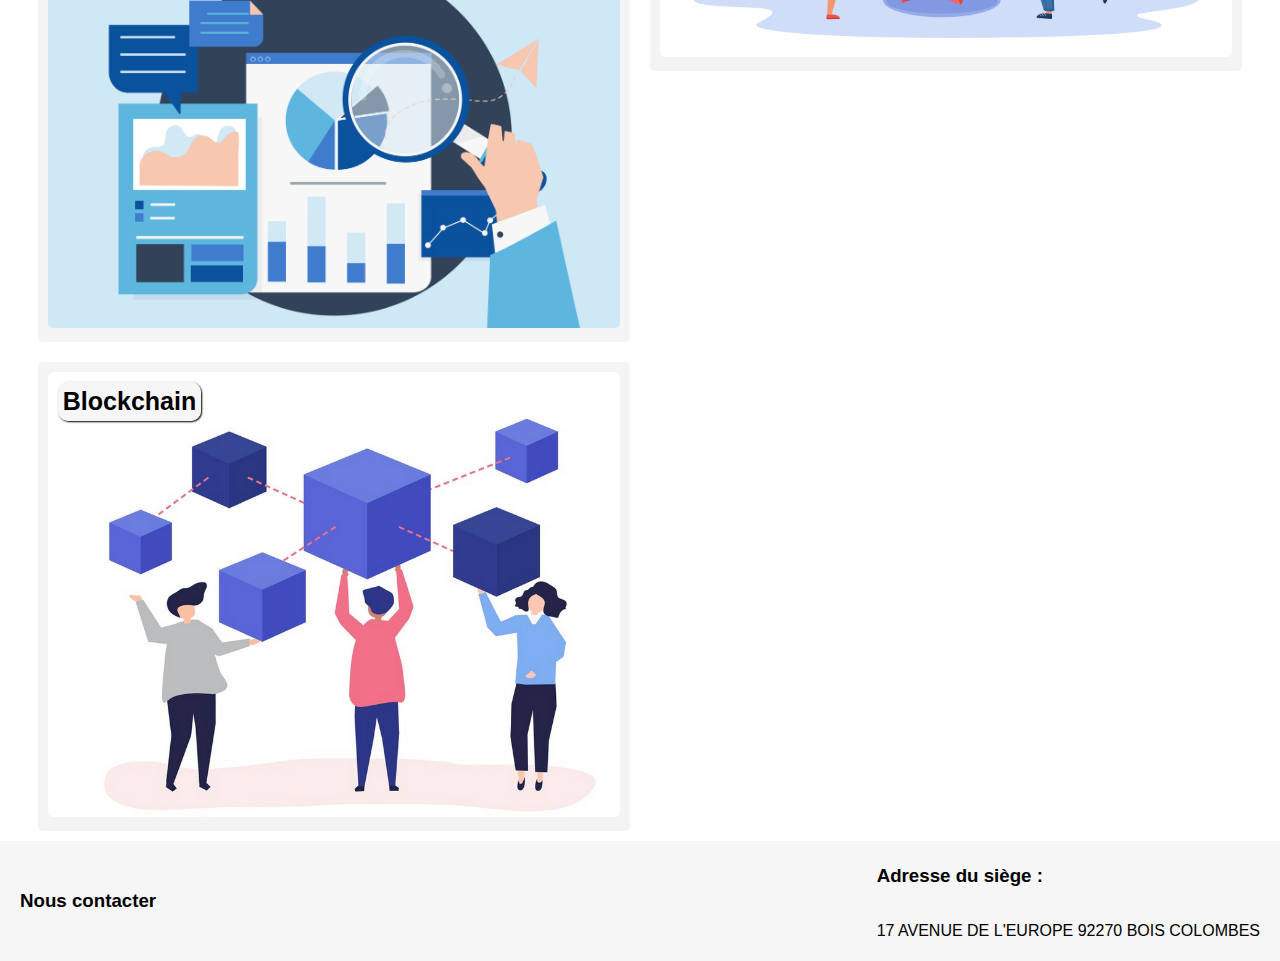
==== commit 351ad5a1: "Merge branch 'nolan' of https://github.com/Nagrom850/IBM_3-mes" ====
--- a/templates/index.html
+++ b/templates/index.html
@@ -4,12 +4,14 @@
         <title>IMB : HUB</title>
         <meta charset="utf-8">
         <link rel="stylesheet" href="../general_styles/hubPage.css">
-        <script src="https://kit.fontawesome.com/0d62478a85.js" crossorigin="anonymous"></script>
+        <link  type="image/webp" rel="icon" href="../Images/Hub/bee.webp">
+
     </head>
     <body>
         <header>
             <a href="" class="open-btn"><img src="../../Images/Navigation/open-btn.webp" alt="Open"></a> <!-- burger logo -->
             <a class="logo" href="index.html" class="imb_button"><img class="logo" src="../../Images/Navigation/Logo.webp"></a>
+            <!-- IMB is used here to respect the copyright -->
             <nav>
                 <a href="" class="close-btn"><img src="../Images/Navigation/close-btn.webp" alt="Close"></a> <!-- burger close logo -->
                 <ul>
--- a/general_styles/hubPage.css
+++ b/general_styles/hubPage.css
@@ -227,7 +227,6 @@
 }
 footer {
   background-color: rgba(238, 238, 238, 0.55);
-  border: solid 1px black;
   height: auto;
   padding: 5px 20px;
   display: flex;
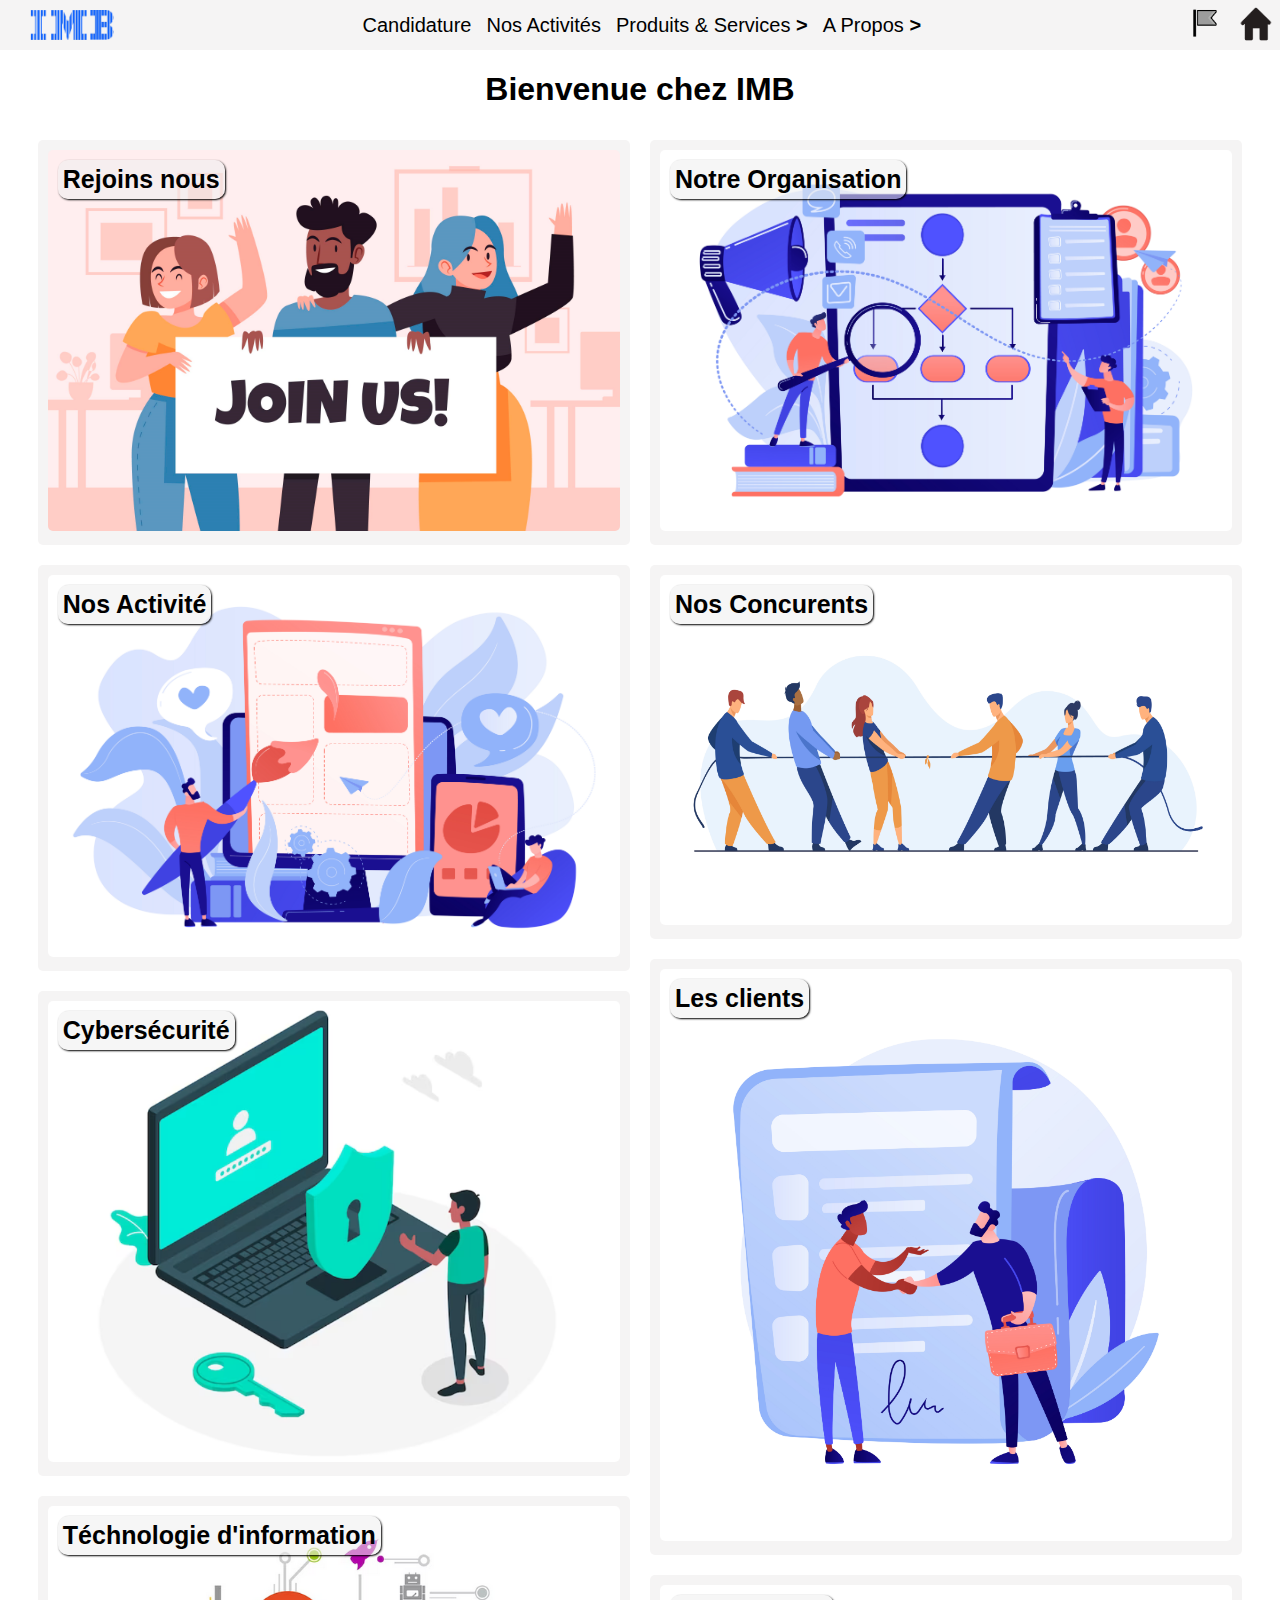
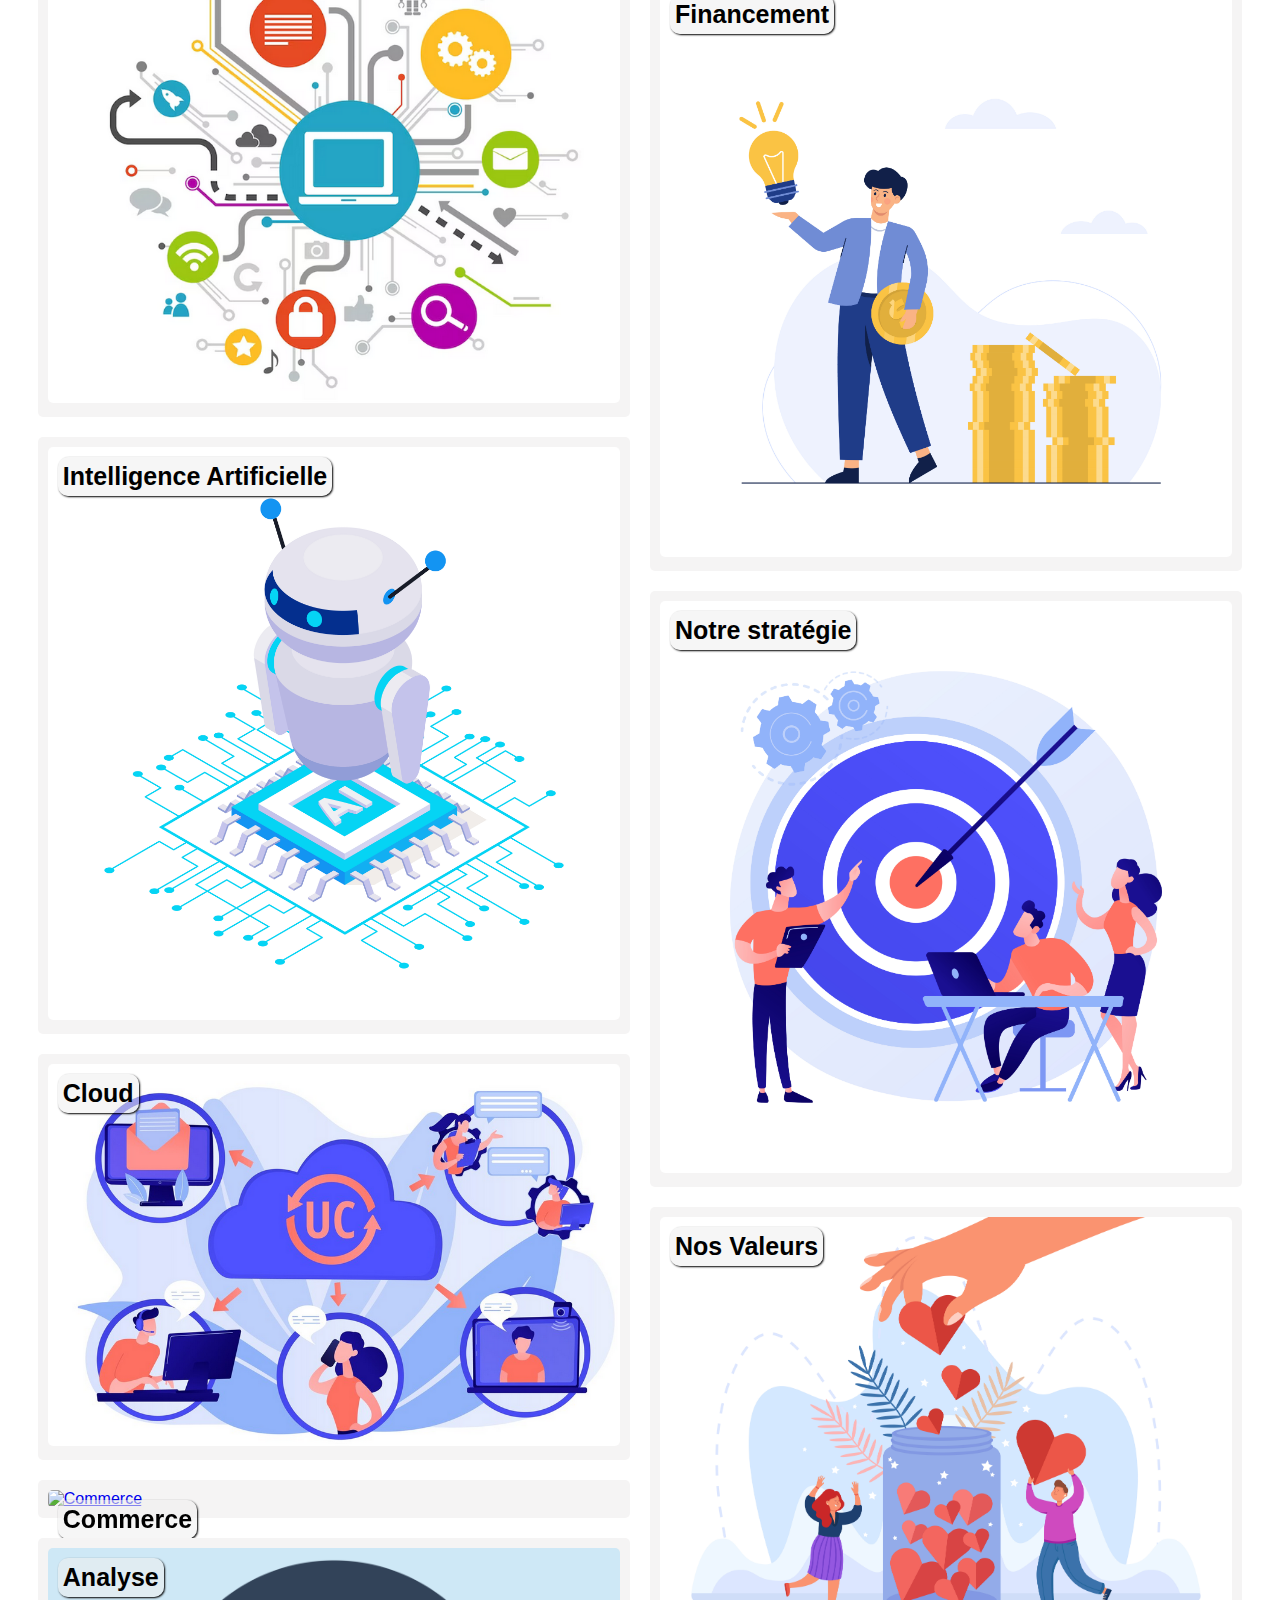
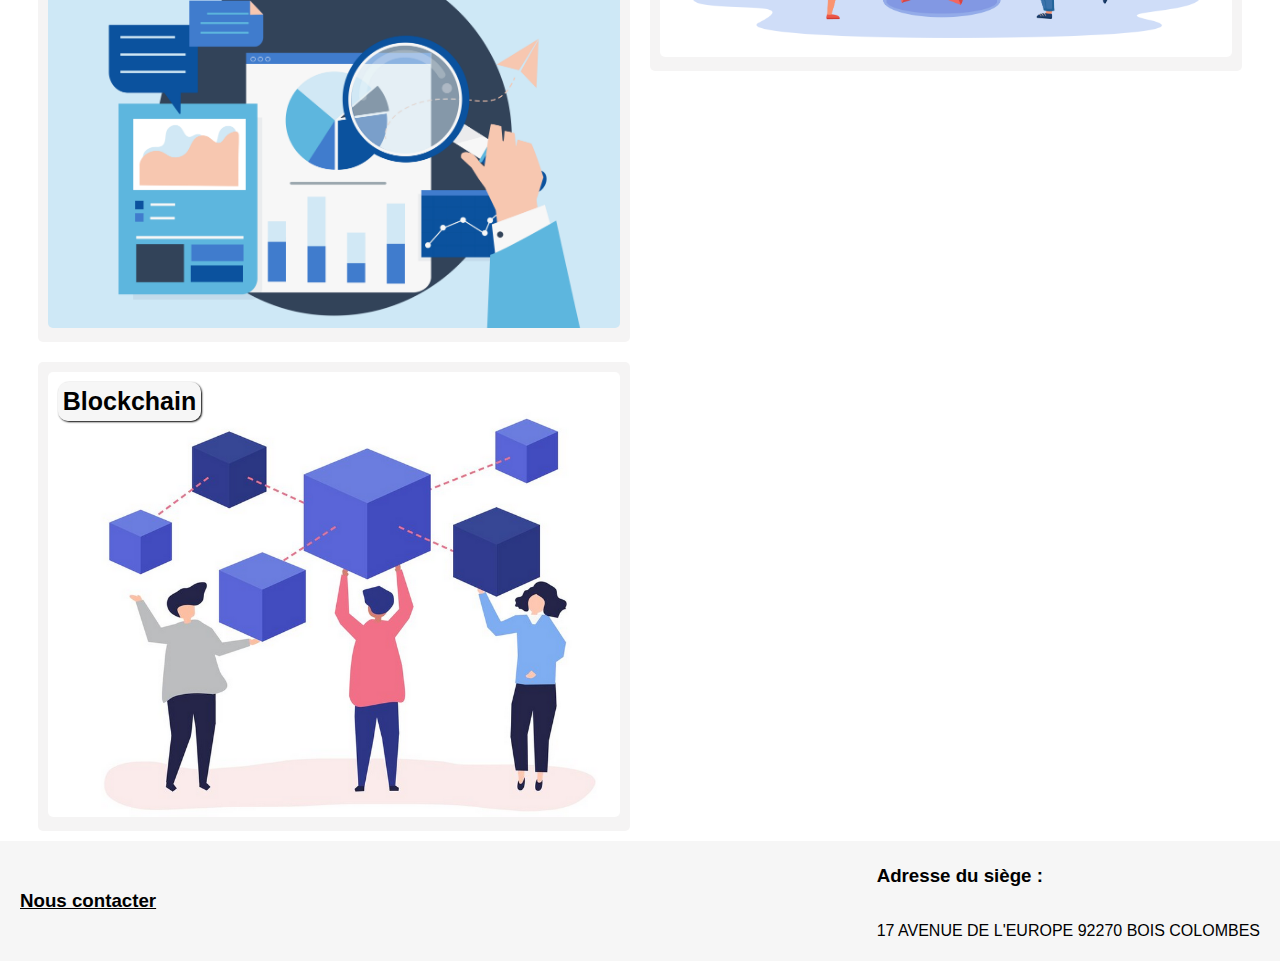
==== commit 3b928095: "lala" ====
--- a/templates/index.html
+++ b/templates/index.html
@@ -114,33 +114,33 @@
             </section>
 
             <section class="HubBox">
-                <a href="./a_propos.html#organisation"><img src="../Images/Propos/OrgaHub.webp" alt="BlockChain" loading="lazy"></a>
+                <a href="./a_propos.html#organisation"><img src="../Images/Propos/OrgaHub.webp" alt="orgaHub" loading="lazy"></a>
                 <h2>Notre Organisation</h2>
                 <p>Nous fonctionnont avec une organisation bien précise et un hiérarchie bien défini de manière à éviter tout problème de communication<a href="./produit.html#blockchain"><i class="fa-solid fa-arrow-right"></i></a></p>
             </section>
             <section class="HubBox">
-                <a href="./a_propos.html#concurents"><img src="../Images/Propos/concurence.webp" alt="BlockChain" loading="lazy"></a>
+                <a href="./a_propos.html#concurents"><img src="../Images/Propos/concurence.webp" alt="concurence_imb" loading="lazy"></a>
                 <h2>Nos Concurents</h2>
                 <p>Etant une entreprise du numérique nous faisons face à de nombreux concurent, que ce soit un niveau national ou international, cliquer pour savoir pourquoi nous somme les meilleurs !<a href="./produit.html#blockchain"><i class="fa-solid fa-arrow-right"></i></a></p>
             </section>
             <section class="HubBox">
-                <a href="./a_propos.html#clients"><img src="../Images/Propos/client.webp" alt="BlockChain" loading="lazy"></a>
+                <a href="./a_propos.html#clients"><img src="../Images/Propos/client.webp" alt="client_imb" loading="lazy"></a>
                 <h2>Les clients</h2>
                 <p>Nous proposons un grand nombre de service pouvant convenir à des public en tout genre, suivez cette section pour decouvrir nos clients<a href="./produit.html#blockchain"><i class="fa-solid fa-arrow-right"></i></a></p>
             </section>
             <section class="HubBox">
-                <a href="./a_propos.html#Financement"><img src="../Images/Propos/financement.webp" alt="BlockChain" loading="lazy"></a>
+                <a href="./a_propos.html#Financement"><img src="../Images/Propos/financement.webp" alt="financement_imb" loading="lazy"></a>
                 <h2>Financement</h2>
                 <p>Etant une entreprise de niveau international nous avons besoin de grandes source de revenu, et pour cela nous pouvons 
                     dire merci au grand nombre de domaine que nous touchons, cliquez pour découvrir nos méthodes de financements<a href="./produit.html#blockchain"><i class="fa-solid fa-arrow-right"></i></a></p>
             </section>
             <section class="HubBox">
-                <a href="./a_propos.html#strategie"><img src="../Images/Propos/strategie.webp" alt="BlockChain" loading="lazy"></a>
+                <a href="./a_propos.html#strategie"><img src="../Images/Propos/strategie.webp" alt="strategie_imb" loading="lazy"></a>
                 <h2>Notre stratégie</h2>
                 <p>Pour continuer à évoluer nous avons besoin d'une ligne directive et un stratégie pour avancer, si vous voulez connaitre cette ligne diréctive cliquez !<a href="./produit.html#blockchain"><i class="fa-solid fa-arrow-right"></i></a></p>
             </section>
             <section class="HubBox">
-                <a href="./a_propos.html#Valeurs"><img src="../Images/Propos/valeur.webp" alt="BlockChain" loading="lazy"></a>
+                <a href="./a_propos.html#valeurs"><img src="../Images/Propos/valeur.webp" alt="valeur_imb" loading="lazy"></a>
                 <h2>Nos Valeurs</h2>
                 <p>Le domaine de l'informatique est un des domaine le plus touché par le sexiste et la disparité hommes/femmes, nous voulons reduire
                     améliorer cette image de l'informatique et ce n'est pas nos seul valeur si vous voulez voir les autre valeurs populaire d'IMB suivez cette
@@ -148,7 +148,7 @@
             </section>
         </main>
         <footer>
-            <h3>Nous contacter</h3>
+            <a href="mailto:repertoireuga@gmail.com" target="_blank"><h3>Nous contacter</h3></a>
             <div>
                 <h3>Adresse du siège :</h3>
                 <p> 17 AVENUE DE L'EUROPE 92270 BOIS COLOMBES</p>
--- a/general_styles/hubPage.css
+++ b/general_styles/hubPage.css
@@ -237,6 +237,9 @@
 footer div {
   display: flex;
   flex-direction: column;
+}
+footer a {
+  color: black;
 }
 
 nav {
